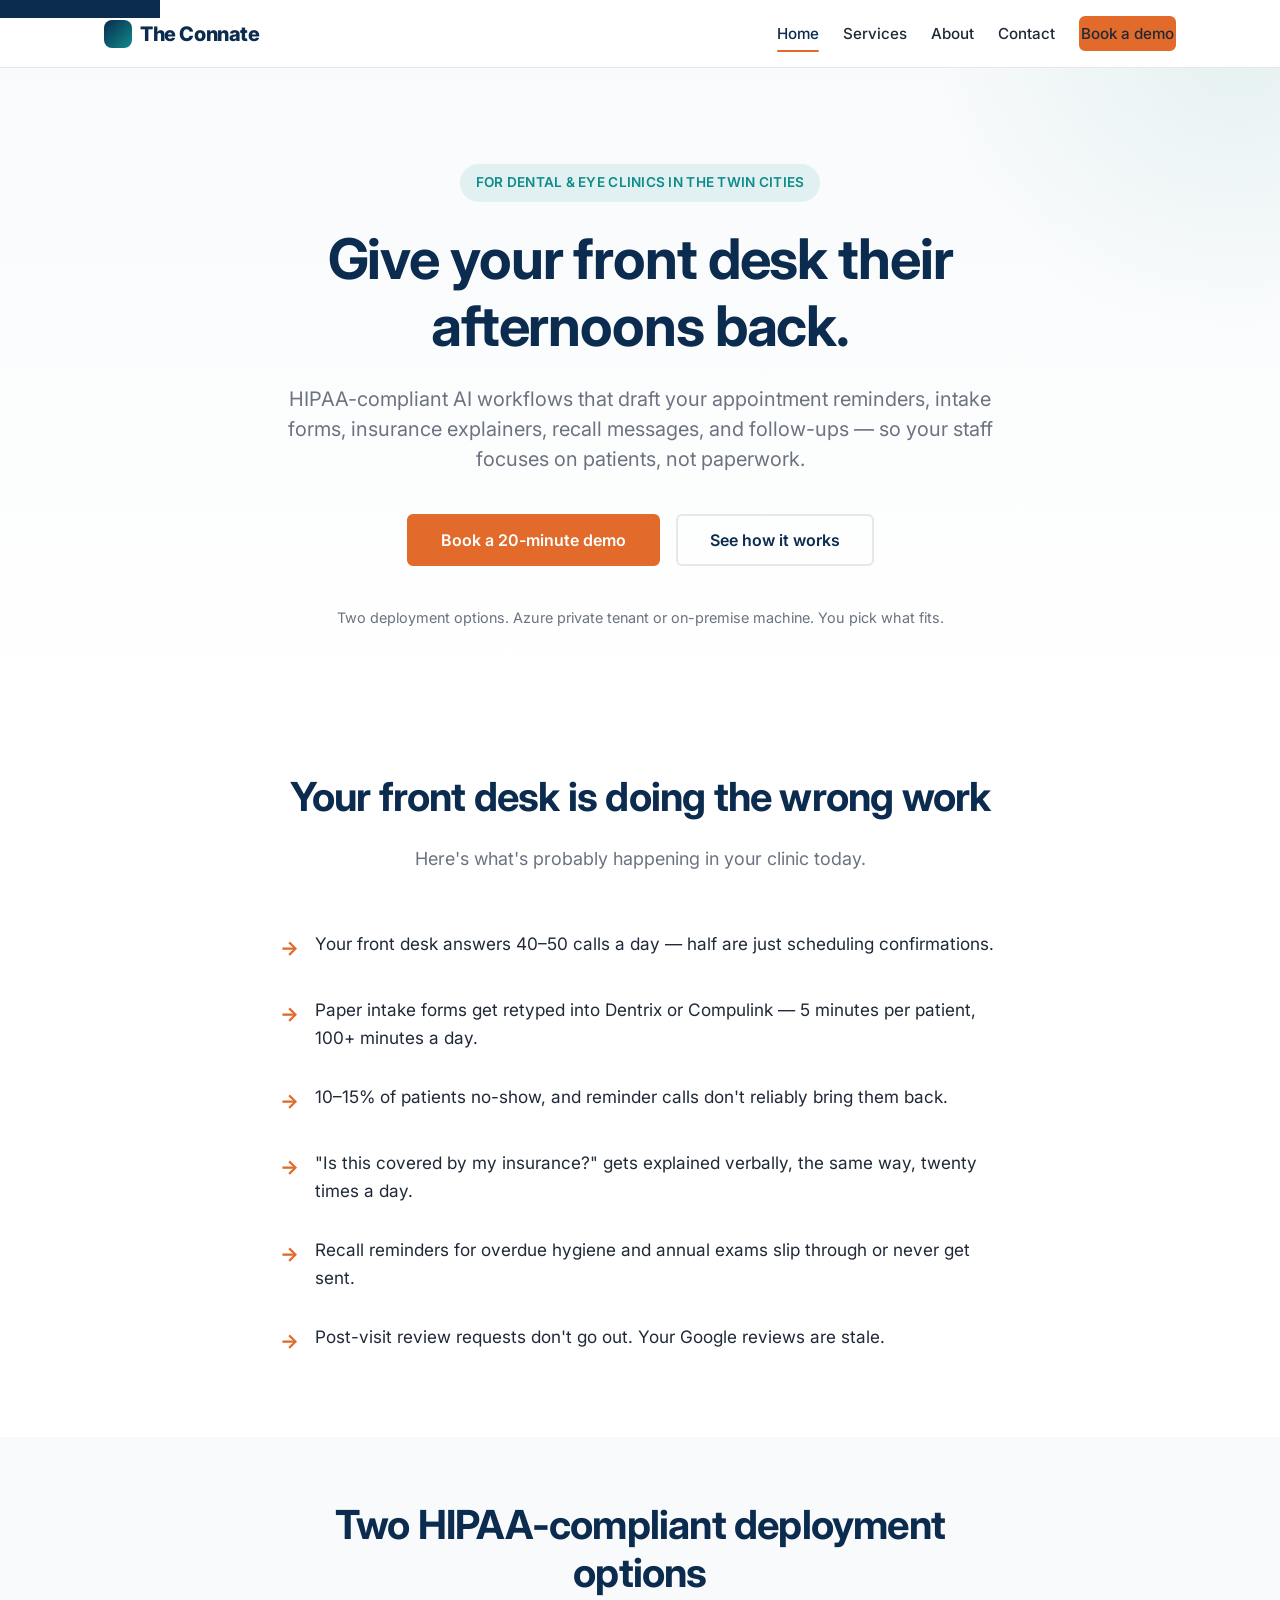
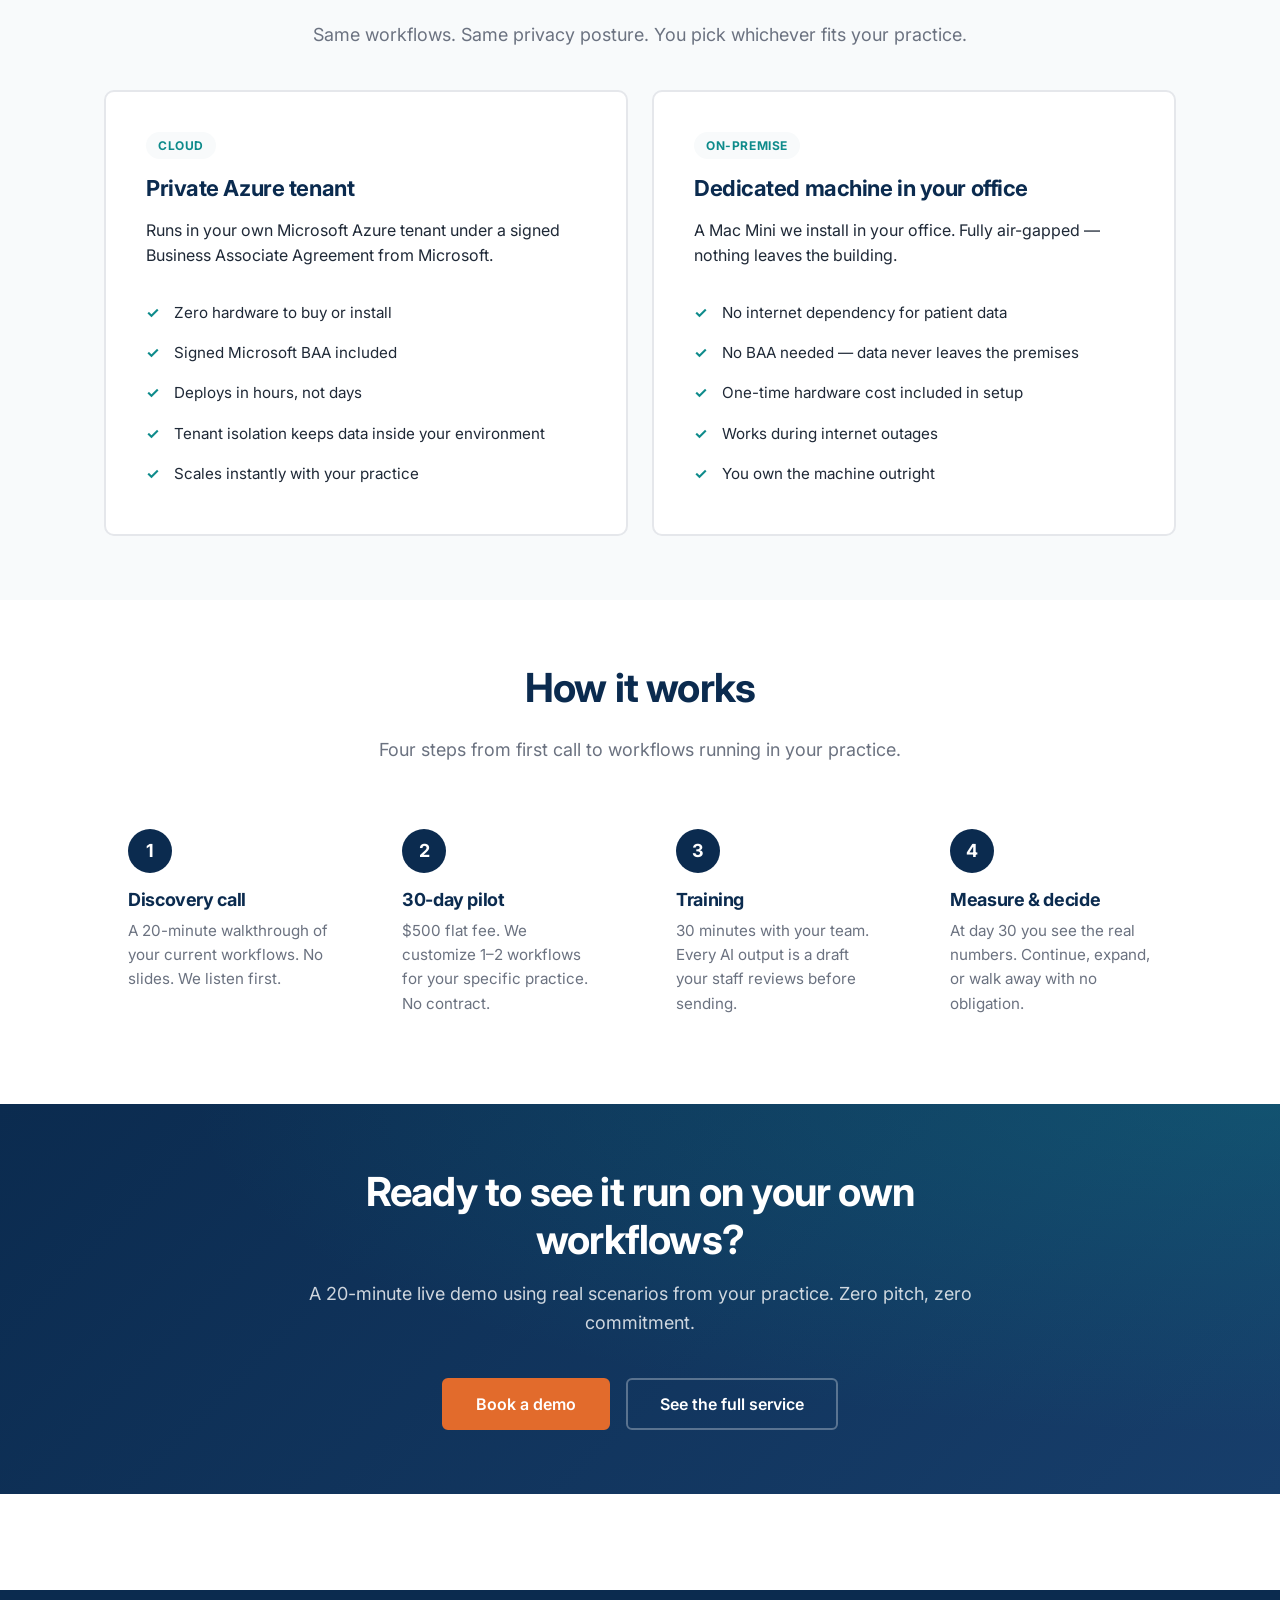
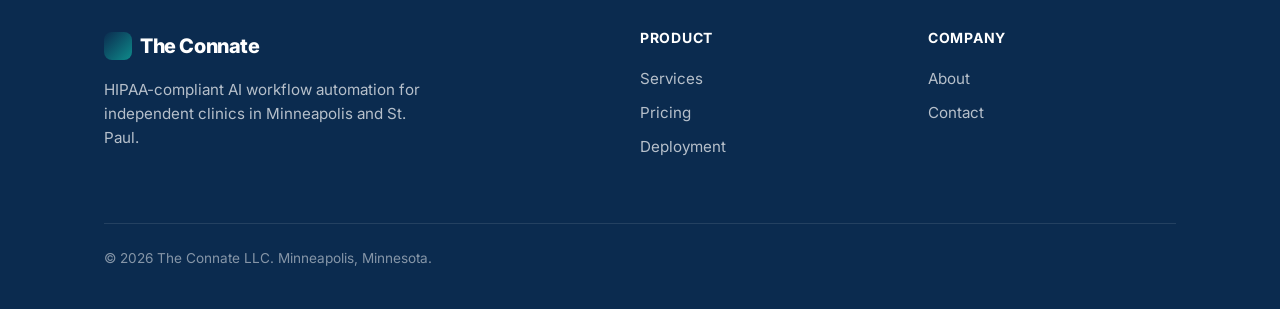
==== index.html @ ec9b20b0 "Initial site: 4-page static marketing site for The Connate Plain HTML + CSS, no build step. Deploys " ====
<!doctype html>
<html lang="en">
<head>
  <meta charset="utf-8">
  <meta name="viewport" content="width=device-width, initial-scale=1">
  <title>The Connate — HIPAA-compliant AI workflows for Twin Cities clinics</title>
  <meta name="description" content="HIPAA-compliant AI workflow automation for independent dental and eye clinics in Minneapolis and St. Paul. Appointment reminders, intake, recall, insurance explainers — drafted by AI, reviewed by your staff. Private Azure tenant or on-premise machine. You pick.">
  <meta name="theme-color" content="#0B2B4F">
  <link rel="preconnect" href="https://fonts.googleapis.com">
  <link rel="preconnect" href="https://fonts.gstatic.com" crossorigin>
  <link href="https://fonts.googleapis.com/css2?family=Inter:wght@400;500;600;700;800&display=swap" rel="stylesheet">
  <link rel="stylesheet" href="style.css">
  <meta property="og:title" content="The Connate — AI workflows for Twin Cities clinics">
  <meta property="og:description" content="HIPAA-compliant AI workflow automation for Minneapolis/St. Paul dental and eye clinics.">
  <meta property="og:type" content="website">
  <meta property="og:url" content="https://theconnate.com">
</head>
<body>

<a class="skip-link" href="#main">Skip to content</a>

<header class="site-header">
  <div class="container">
    <a href="index.html" class="logo">The Connate</a>
    <nav class="main-nav" aria-label="Main">
      <button class="nav-toggle" aria-label="Toggle menu" aria-expanded="false">
        <span></span><span></span><span></span>
      </button>
      <ul>
        <li><a href="index.html" class="active">Home</a></li>
        <li><a href="services.html">Services</a></li>
        <li><a href="about.html">About</a></li>
        <li><a href="contact.html">Contact</a></li>
        <li><a href="contact.html" class="btn btn-accent">Book a demo</a></li>
      </ul>
    </nav>
  </div>
</header>

<main id="main">

  <!-- HERO -->
  <section class="hero">
    <div class="container">
      <span class="eyebrow">For dental & eye clinics in the Twin Cities</span>
      <h1>Give your front desk their afternoons back.</h1>
      <p class="lead">
        HIPAA-compliant AI workflows that draft your appointment reminders,
        intake forms, insurance explainers, recall messages, and follow-ups —
        so your staff focuses on patients, not paperwork.
      </p>
      <div class="hero-ctas">
        <a href="contact.html" class="btn btn-accent btn-large">Book a 20-minute demo</a>
        <a href="services.html" class="btn btn-secondary btn-large">See how it works</a>
      </div>
      <p class="hero-footer">
        Two deployment options. Azure private tenant or on-premise machine. You pick what fits.
      </p>
    </div>
  </section>

  <!-- PAIN POINTS -->
  <section class="section">
    <div class="container">
      <div class="section-header">
        <h2>Your front desk is doing the wrong work</h2>
        <p>Here's what's probably happening in your clinic today.</p>
      </div>
      <ul class="pain-list">
        <li>Your front desk answers 40–50 calls a day — half are just scheduling confirmations.</li>
        <li>Paper intake forms get retyped into Dentrix or Compulink — 5 minutes per patient, 100+ minutes a day.</li>
        <li>10–15% of patients no-show, and reminder calls don't reliably bring them back.</li>
        <li>"Is this covered by my insurance?" gets explained verbally, the same way, twenty times a day.</li>
        <li>Recall reminders for overdue hygiene and annual exams slip through or never get sent.</li>
        <li>Post-visit review requests don't go out. Your Google reviews are stale.</li>
      </ul>
    </div>
  </section>

  <!-- TWO DEPLOYMENT OPTIONS -->
  <section class="section section-alt">
    <div class="container">
      <div class="section-header">
        <h2>Two HIPAA-compliant deployment options</h2>
        <p>Same workflows. Same privacy posture. You pick whichever fits your practice.</p>
      </div>
      <div class="deployment-grid">
        <article class="deploy-card">
          <span class="badge">Cloud</span>
          <h3>Private Azure tenant</h3>
          <p>Runs in your own Microsoft Azure tenant under a signed Business Associate Agreement from Microsoft.</p>
          <ul>
            <li>Zero hardware to buy or install</li>
            <li>Signed Microsoft BAA included</li>
            <li>Deploys in hours, not days</li>
            <li>Tenant isolation keeps data inside your environment</li>
            <li>Scales instantly with your practice</li>
          </ul>
        </article>

        <article class="deploy-card">
          <span class="badge">On-Premise</span>
          <h3>Dedicated machine in your office</h3>
          <p>A Mac Mini we install in your office. Fully air-gapped — nothing leaves the building.</p>
          <ul>
            <li>No internet dependency for patient data</li>
            <li>No BAA needed — data never leaves the premises</li>
            <li>One-time hardware cost included in setup</li>
            <li>Works during internet outages</li>
            <li>You own the machine outright</li>
          </ul>
        </article>
      </div>
    </div>
  </section>

  <!-- HOW IT WORKS -->
  <section class="section">
    <div class="container">
      <div class="section-header">
        <h2>How it works</h2>
        <p>Four steps from first call to workflows running in your practice.</p>
      </div>
      <div class="steps">
        <div class="step">
          <h4>Discovery call</h4>
          <p>A 20-minute walkthrough of your current workflows. No slides. We listen first.</p>
        </div>
        <div class="step">
          <h4>30-day pilot</h4>
          <p>$500 flat fee. We customize 1–2 workflows for your specific practice. No contract.</p>
        </div>
        <div class="step">
          <h4>Training</h4>
          <p>30 minutes with your team. Every AI output is a draft your staff reviews before sending.</p>
        </div>
        <div class="step">
          <h4>Measure &amp; decide</h4>
          <p>At day 30 you see the real numbers. Continue, expand, or walk away with no obligation.</p>
        </div>
      </div>
    </div>
  </section>

  <!-- CTA -->
  <section class="cta-section">
    <div class="container">
      <h2>Ready to see it run on your own workflows?</h2>
      <p>A 20-minute live demo using real scenarios from your practice. Zero pitch, zero commitment.</p>
      <div class="hero-ctas">
        <a href="contact.html" class="btn btn-primary btn-large">Book a demo</a>
        <a href="services.html" class="btn btn-secondary btn-large">See the full service</a>
      </div>
    </div>
  </section>

</main>

<footer class="site-footer">
  <div class="container">
    <div>
      <div class="logo" style="color: #fff;">The Connate</div>
      <p class="tagline">
        HIPAA-compliant AI workflow automation for independent clinics
        in Minneapolis and St. Paul.
      </p>
    </div>
    <div>
      <h4>Product</h4>
      <ul>
        <li><a href="services.html">Services</a></li>
        <li><a href="services.html#pricing">Pricing</a></li>
        <li><a href="services.html#deployment">Deployment</a></li>
      </ul>
    </div>
    <div>
      <h4>Company</h4>
      <ul>
        <li><a href="about.html">About</a></li>
        <li><a href="contact.html">Contact</a></li>
      </ul>
    </div>
    <p class="copyright">
      &copy; 2026 The Connate LLC. Minneapolis, Minnesota.
    </p>
  </div>
</footer>

<script>
  // Mobile nav toggle
  const toggle = document.querySelector('.nav-toggle');
  const menu = document.querySelector('.main-nav ul');
  if (toggle && menu) {
    toggle.addEventListener('click', () => {
      const isOpen = menu.classList.toggle('open');
      toggle.setAttribute('aria-expanded', isOpen);
    });
  }
</script>

</body>
</html>
---- style.css ----
/* ─── Reset + Base ─────────────────────────────────────────────── */

*, *::before, *::after {
  box-sizing: border-box;
  margin: 0;
  padding: 0;
}

html {
  scroll-behavior: smooth;
  -webkit-text-size-adjust: 100%;
}

body {
  font-family: 'Inter', -apple-system, BlinkMacSystemFont, 'Segoe UI',
               system-ui, sans-serif;
  font-size: 16px;
  line-height: 1.6;
  color: var(--text);
  background: var(--bg);
  -webkit-font-smoothing: antialiased;
  -moz-osx-font-smoothing: grayscale;
}

img {
  max-width: 100%;
  height: auto;
  display: block;
}

a {
  color: var(--link);
  text-decoration: none;
  transition: color 0.15s ease;
}

a:hover {
  color: var(--link-hover);
}

/* ─── Theme Variables ──────────────────────────────────────────── */

:root {
  --navy: #0B2B4F;
  --navy-light: #173E6B;
  --teal: #0E8B8B;
  --teal-light: #2AA8A8;
  --accent: #E26B2C;
  --accent-hover: #C85A1E;
  --text: #1F2937;
  --text-muted: #6B7280;
  --text-light: #9CA3AF;
  --border: #E5E7EB;
  --bg: #FFFFFF;
  --bg-alt: #F8FAFB;
  --bg-card: #FFFFFF;
  --shadow-sm: 0 1px 2px rgba(11, 43, 79, 0.05);
  --shadow: 0 1px 3px rgba(11, 43, 79, 0.08), 0 1px 2px rgba(11, 43, 79, 0.04);
  --shadow-lg: 0 10px 25px rgba(11, 43, 79, 0.08), 0 4px 10px rgba(11, 43, 79, 0.04);
  --radius: 10px;
  --radius-sm: 6px;
  --radius-lg: 16px;
  --link: var(--teal);
  --link-hover: var(--navy);
  --container: 1120px;
  --space-xs: 0.5rem;
  --space-sm: 1rem;
  --space-md: 1.5rem;
  --space-lg: 2.5rem;
  --space-xl: 4rem;
  --space-xxl: 6rem;
}

/* ─── Typography ───────────────────────────────────────────────── */

h1, h2, h3, h4 {
  font-weight: 700;
  line-height: 1.2;
  color: var(--navy);
  letter-spacing: -0.02em;
}

h1 {
  font-size: clamp(2.25rem, 5vw, 3.5rem);
  margin-bottom: var(--space-md);
}

h2 {
  font-size: clamp(1.75rem, 3.5vw, 2.5rem);
  margin-bottom: var(--space-md);
}

h3 {
  font-size: 1.375rem;
  margin-bottom: var(--space-sm);
}

h4 {
  font-size: 1.125rem;
  margin-bottom: var(--space-xs);
}

p {
  margin-bottom: var(--space-sm);
  color: var(--text);
}

p.lead {
  font-size: 1.25rem;
  color: var(--text-muted);
  line-height: 1.5;
}

/* ─── Layout ───────────────────────────────────────────────────── */

.container {
  max-width: var(--container);
  margin: 0 auto;
  padding: 0 var(--space-md);
}

.section {
  padding: var(--space-xl) 0;
}

.section-alt {
  background: var(--bg-alt);
}

.section-header {
  text-align: center;
  max-width: 720px;
  margin: 0 auto var(--space-lg);
}

.section-header p {
  font-size: 1.125rem;
  color: var(--text-muted);
}

/* ─── Header / Nav ─────────────────────────────────────────────── */

header.site-header {
  position: sticky;
  top: 0;
  z-index: 100;
  background: rgba(255, 255, 255, 0.95);
  backdrop-filter: saturate(180%) blur(10px);
  -webkit-backdrop-filter: saturate(180%) blur(10px);
  border-bottom: 1px solid var(--border);
}

header.site-header .container {
  display: flex;
  align-items: center;
  justify-content: space-between;
  padding-top: var(--space-sm);
  padding-bottom: var(--space-sm);
}

.logo {
  font-size: 1.25rem;
  font-weight: 800;
  color: var(--navy);
  letter-spacing: -0.02em;
  display: flex;
  align-items: center;
  gap: 0.5rem;
}

.logo::before {
  content: '';
  display: inline-block;
  width: 28px;
  height: 28px;
  background: linear-gradient(135deg, var(--navy) 0%, var(--teal) 100%);
  border-radius: 8px;
}

nav.main-nav ul {
  display: flex;
  gap: var(--space-md);
  list-style: none;
  align-items: center;
}

nav.main-nav a {
  color: var(--text);
  font-weight: 500;
  font-size: 0.95rem;
  padding: 0.5rem 0;
  position: relative;
}

nav.main-nav a:hover {
  color: var(--teal);
}

nav.main-nav a.active {
  color: var(--navy);
}

nav.main-nav a.active::after {
  content: '';
  position: absolute;
  bottom: -1px;
  left: 0;
  right: 0;
  height: 2px;
  background: var(--accent);
  border-radius: 2px;
}

/* Mobile nav toggle (hidden on desktop) */
.nav-toggle {
  display: none;
  background: none;
  border: none;
  cursor: pointer;
  padding: 0.5rem;
}

.nav-toggle span {
  display: block;
  width: 24px;
  height: 2px;
  background: var(--navy);
  margin: 5px 0;
  transition: 0.3s;
}

/* ─── Buttons ──────────────────────────────────────────────────── */

.btn {
  display: inline-flex;
  align-items: center;
  gap: 0.5rem;
  padding: 0.75rem 1.5rem;
  border-radius: var(--radius-sm);
  font-weight: 600;
  font-size: 0.95rem;
  font-family: inherit;
  cursor: pointer;
  transition: all 0.15s ease;
  border: 2px solid transparent;
  line-height: 1;
}

.btn-primary {
  background: var(--navy);
  color: #fff;
  border-color: var(--navy);
}

.btn-primary:hover {
  background: var(--navy-light);
  border-color: var(--navy-light);
  color: #fff;
  transform: translateY(-1px);
  box-shadow: var(--shadow-lg);
}

.btn-accent {
  background: var(--accent);
  color: #fff;
  border-color: var(--accent);
}

.btn-accent:hover {
  background: var(--accent-hover);
  border-color: var(--accent-hover);
  color: #fff;
  transform: translateY(-1px);
  box-shadow: var(--shadow-lg);
}

.btn-secondary {
  background: transparent;
  color: var(--navy);
  border-color: var(--border);
}

.btn-secondary:hover {
  background: var(--bg-alt);
  border-color: var(--navy);
  color: var(--navy);
}

.btn-large {
  padding: 1rem 2rem;
  font-size: 1rem;
}

/* ─── Hero ─────────────────────────────────────────────────────── */

.hero {
  padding: var(--space-xxl) 0 var(--space-xl);
  background: linear-gradient(180deg, var(--bg-alt) 0%, var(--bg) 100%);
  position: relative;
  overflow: hidden;
}

.hero::before {
  content: '';
  position: absolute;
  top: -50%;
  right: -20%;
  width: 600px;
  height: 600px;
  background: radial-gradient(circle, rgba(14, 139, 139, 0.08) 0%, transparent 70%);
  pointer-events: none;
}

.hero .container {
  position: relative;
  max-width: 900px;
  text-align: center;
}

.hero .eyebrow {
  display: inline-block;
  background: rgba(14, 139, 139, 0.1);
  color: var(--teal);
  padding: 0.5rem 1rem;
  border-radius: 99px;
  font-size: 0.85rem;
  font-weight: 600;
  letter-spacing: 0.02em;
  margin-bottom: var(--space-md);
  text-transform: uppercase;
}

.hero p.lead {
  max-width: 720px;
  margin: 0 auto var(--space-lg);
}

.hero-ctas {
  display: flex;
  gap: var(--space-sm);
  justify-content: center;
  flex-wrap: wrap;
  margin-top: var(--space-lg);
}

.hero-footer {
  margin-top: var(--space-lg);
  font-size: 0.9rem;
  color: var(--text-muted);
}

/* ─── Page Header (for inner pages) ────────────────────────────── */

.page-header {
  padding: var(--space-xl) 0 var(--space-lg);
  background: var(--bg-alt);
  border-bottom: 1px solid var(--border);
  text-align: center;
}

.page-header .eyebrow {
  color: var(--teal);
  font-size: 0.85rem;
  font-weight: 600;
  letter-spacing: 0.05em;
  text-transform: uppercase;
  display: block;
  margin-bottom: var(--space-sm);
}

.page-header p {
  font-size: 1.125rem;
  color: var(--text-muted);
  max-width: 680px;
  margin: var(--space-sm) auto 0;
}

/* ─── Feature Grid ─────────────────────────────────────────────── */

.grid {
  display: grid;
  gap: var(--space-md);
}

.grid-2 {
  grid-template-columns: repeat(auto-fit, minmax(300px, 1fr));
}

.grid-3 {
  grid-template-columns: repeat(auto-fit, minmax(280px, 1fr));
}

.grid-4 {
  grid-template-columns: repeat(auto-fit, minmax(220px, 1fr));
}

.card {
  background: var(--bg-card);
  padding: var(--space-lg);
  border-radius: var(--radius);
  border: 1px solid var(--border);
  transition: all 0.2s ease;
}

.card:hover {
  border-color: var(--teal);
  box-shadow: var(--shadow-lg);
  transform: translateY(-2px);
}

.card h3 {
  color: var(--navy);
  margin-bottom: var(--space-sm);
}

.card p {
  color: var(--text-muted);
  margin-bottom: 0;
}

.card .icon {
  width: 48px;
  height: 48px;
  border-radius: var(--radius-sm);
  background: linear-gradient(135deg, var(--navy) 0%, var(--teal) 100%);
  display: flex;
  align-items: center;
  justify-content: center;
  color: #fff;
  font-size: 1.5rem;
  font-weight: 700;
  margin-bottom: var(--space-sm);
}

/* ─── Pain points list ─────────────────────────────────────────── */

.pain-list {
  list-style: none;
  max-width: 720px;
  margin: 0 auto;
}

.pain-list li {
  display: flex;
  align-items: flex-start;
  gap: var(--space-sm);
  padding: var(--space-sm) 0;
  font-size: 1.075rem;
}

.pain-list li::before {
  content: '→';
  color: var(--accent);
  font-weight: 700;
  flex-shrink: 0;
  margin-top: 2px;
  font-size: 1.25rem;
}

/* ─── Deployment options (two cards side by side) ──────────────── */

.deployment-grid {
  display: grid;
  grid-template-columns: repeat(auto-fit, minmax(340px, 1fr));
  gap: var(--space-md);
}

.deploy-card {
  background: var(--bg-card);
  border: 2px solid var(--border);
  border-radius: var(--radius);
  padding: var(--space-lg);
  position: relative;
  transition: all 0.2s ease;
}

.deploy-card:hover {
  border-color: var(--teal);
  box-shadow: var(--shadow-lg);
}

.deploy-card .badge {
  display: inline-block;
  background: var(--bg-alt);
  color: var(--teal);
  padding: 0.25rem 0.75rem;
  border-radius: 99px;
  font-size: 0.75rem;
  font-weight: 700;
  text-transform: uppercase;
  letter-spacing: 0.05em;
  margin-bottom: var(--space-sm);
}

.deploy-card h3 {
  margin-bottom: var(--space-sm);
}

.deploy-card ul {
  list-style: none;
  margin-top: var(--space-md);
}

.deploy-card ul li {
  padding: 0.5rem 0;
  padding-left: 1.75rem;
  position: relative;
  color: var(--text);
  font-size: 0.95rem;
}

.deploy-card ul li::before {
  content: '✓';
  color: var(--teal);
  position: absolute;
  left: 0;
  font-weight: 700;
}

/* ─── Steps ────────────────────────────────────────────────────── */

.steps {
  display: grid;
  gap: var(--space-md);
  grid-template-columns: repeat(auto-fit, minmax(220px, 1fr));
  counter-reset: step;
}

.step {
  position: relative;
  padding: var(--space-md);
}

.step::before {
  counter-increment: step;
  content: counter(step);
  display: flex;
  align-items: center;
  justify-content: center;
  width: 44px;
  height: 44px;
  background: var(--navy);
  color: #fff;
  border-radius: 50%;
  font-weight: 700;
  font-size: 1.125rem;
  margin-bottom: var(--space-sm);
}

.step h4 {
  color: var(--navy);
  margin-bottom: var(--space-xs);
}

.step p {
  color: var(--text-muted);
  font-size: 0.95rem;
  margin-bottom: 0;
}

/* ─── Tables ───────────────────────────────────────────────────── */

.comparison-table {
  width: 100%;
  border-collapse: collapse;
  background: var(--bg-card);
  border-radius: var(--radius);
  overflow: hidden;
  box-shadow: var(--shadow);
  border: 1px solid var(--border);
}

.comparison-table th,
.comparison-table td {
  padding: var(--space-sm) var(--space-md);
  text-align: left;
  border-bottom: 1px solid var(--border);
}

.comparison-table thead {
  background: var(--navy);
  color: #fff;
}

.comparison-table thead th {
  font-weight: 600;
  font-size: 0.9rem;
  text-transform: uppercase;
  letter-spacing: 0.03em;
}

.comparison-table tbody tr:last-child td {
  border-bottom: none;
}

.comparison-table tbody tr:nth-child(even) {
  background: var(--bg-alt);
}

.comparison-table td:first-child {
  font-weight: 600;
  color: var(--navy);
}

/* ─── Pricing ──────────────────────────────────────────────────── */

.pricing-grid {
  display: grid;
  gap: var(--space-md);
  grid-template-columns: repeat(auto-fit, minmax(260px, 1fr));
}

.price-card {
  background: var(--bg-card);
  border: 2px solid var(--border);
  border-radius: var(--radius);
  padding: var(--space-lg);
  position: relative;
  transition: all 0.2s ease;
}

.price-card:hover {
  border-color: var(--teal);
  box-shadow: var(--shadow-lg);
  transform: translateY(-2px);
}

.price-card.featured {
  border-color: var(--accent);
  box-shadow: var(--shadow-lg);
}

.price-card.featured::before {
  content: 'RECOMMENDED';
  position: absolute;
  top: -12px;
  left: 50%;
  transform: translateX(-50%);
  background: var(--accent);
  color: #fff;
  padding: 0.25rem 0.875rem;
  border-radius: 99px;
  font-size: 0.7rem;
  font-weight: 700;
  letter-spacing: 0.05em;
}

.price-card h3 {
  margin-bottom: var(--space-xs);
  color: var(--navy);
}

.price-card .price {
  font-size: 2rem;
  font-weight: 800;
  color: var(--navy);
  margin-bottom: var(--space-xs);
  letter-spacing: -0.02em;
}

.price-card .price-sub {
  color: var(--text-muted);
  font-size: 0.875rem;
  margin-bottom: var(--space-md);
}

.price-card ul {
  list-style: none;
  padding: var(--space-md) 0;
  border-top: 1px solid var(--border);
  margin-top: var(--space-sm);
}

.price-card ul li {
  padding: 0.375rem 0;
  padding-left: 1.5rem;
  position: relative;
  color: var(--text);
  font-size: 0.95rem;
}

.price-card ul li::before {
  content: '✓';
  color: var(--teal);
  position: absolute;
  left: 0;
  font-weight: 700;
}

/* ─── CTA Section ──────────────────────────────────────────────── */

.cta-section {
  background: linear-gradient(135deg, var(--navy) 0%, var(--navy-light) 100%);
  color: #fff;
  text-align: center;
  padding: var(--space-xl) 0;
  position: relative;
  overflow: hidden;
}

.cta-section::before {
  content: '';
  position: absolute;
  top: 0;
  left: 0;
  right: 0;
  bottom: 0;
  background: radial-gradient(ellipse at top right, rgba(14, 139, 139, 0.3) 0%, transparent 60%);
  pointer-events: none;
}

.cta-section .container {
  position: relative;
  max-width: 720px;
}

.cta-section h2 {
  color: #fff;
  margin-bottom: var(--space-sm);
}

.cta-section p {
  color: rgba(255, 255, 255, 0.8);
  font-size: 1.125rem;
  margin-bottom: var(--space-lg);
}

.cta-section .btn-primary {
  background: var(--accent);
  border-color: var(--accent);
}

.cta-section .btn-primary:hover {
  background: var(--accent-hover);
  border-color: var(--accent-hover);
}

.cta-section .btn-secondary {
  background: transparent;
  color: #fff;
  border-color: rgba(255, 255, 255, 0.3);
}

.cta-section .btn-secondary:hover {
  background: rgba(255, 255, 255, 0.1);
  border-color: #fff;
  color: #fff;
}

/* ─── Contact Grid ─────────────────────────────────────────────── */

.contact-grid {
  display: grid;
  grid-template-columns: repeat(auto-fit, minmax(280px, 1fr));
  gap: var(--space-md);
}

.contact-card {
  background: var(--bg-card);
  border: 1px solid var(--border);
  border-radius: var(--radius);
  padding: var(--space-lg);
  text-align: center;
  transition: all 0.2s ease;
}

.contact-card:hover {
  border-color: var(--teal);
  box-shadow: var(--shadow-lg);
  transform: translateY(-2px);
}

.contact-card .icon-circle {
  width: 56px;
  height: 56px;
  margin: 0 auto var(--space-sm);
  background: linear-gradient(135deg, var(--navy) 0%, var(--teal) 100%);
  border-radius: 50%;
  display: flex;
  align-items: center;
  justify-content: center;
  color: #fff;
  font-size: 1.25rem;
  font-weight: 700;
}

.contact-card h3 {
  font-size: 1.125rem;
  margin-bottom: var(--space-xs);
}

.contact-card a {
  color: var(--navy);
  font-weight: 600;
}

.contact-card a:hover {
  color: var(--teal);
}

/* ─── About page specific ──────────────────────────────────────── */

.about-content {
  max-width: 760px;
  margin: 0 auto;
}

.about-content p {
  font-size: 1.05rem;
  line-height: 1.7;
  margin-bottom: var(--space-md);
}

.values-grid {
  display: grid;
  grid-template-columns: repeat(auto-fit, minmax(250px, 1fr));
  gap: var(--space-md);
  margin-top: var(--space-lg);
}

.value-card {
  padding: var(--space-md);
  border-left: 3px solid var(--teal);
  background: var(--bg-alt);
  border-radius: var(--radius-sm);
}

.value-card h4 {
  color: var(--navy);
  margin-bottom: var(--space-xs);
}

.value-card p {
  color: var(--text-muted);
  font-size: 0.95rem;
  margin-bottom: 0;
}

/* ─── Footer ───────────────────────────────────────────────────── */

footer.site-footer {
  background: var(--navy);
  color: rgba(255, 255, 255, 0.85);
  padding: var(--space-lg) 0 var(--space-md);
  margin-top: var(--space-xxl);
}

footer.site-footer .container {
  display: grid;
  grid-template-columns: 2fr 1fr 1fr;
  gap: var(--space-lg);
}

footer.site-footer h4 {
  color: #fff;
  font-size: 0.875rem;
  text-transform: uppercase;
  letter-spacing: 0.05em;
  margin-bottom: var(--space-sm);
}

footer.site-footer ul {
  list-style: none;
}

footer.site-footer ul li {
  padding: 0.25rem 0;
}

footer.site-footer a {
  color: rgba(255, 255, 255, 0.7);
  font-size: 0.95rem;
}

footer.site-footer a:hover {
  color: #fff;
}

footer.site-footer .tagline {
  color: rgba(255, 255, 255, 0.7);
  font-size: 0.95rem;
  max-width: 320px;
  margin-top: var(--space-sm);
}

footer.site-footer .copyright {
  grid-column: 1 / -1;
  padding-top: var(--space-md);
  border-top: 1px solid rgba(255, 255, 255, 0.1);
  font-size: 0.85rem;
  color: rgba(255, 255, 255, 0.5);
  margin-top: var(--space-sm);
}

/* ─── Mobile ───────────────────────────────────────────────────── */

@media (max-width: 768px) {
  .section {
    padding: var(--space-lg) 0;
  }

  .hero {
    padding: var(--space-xl) 0;
  }

  .hero-ctas {
    flex-direction: column;
    align-items: stretch;
  }

  .hero-ctas .btn {
    justify-content: center;
  }

  nav.main-nav ul {
    display: none;
    position: absolute;
    top: 100%;
    left: 0;
    right: 0;
    background: #fff;
    flex-direction: column;
    gap: 0;
    padding: var(--space-sm) var(--space-md);
    border-bottom: 1px solid var(--border);
    box-shadow: var(--shadow);
  }

  nav.main-nav ul.open {
    display: flex;
  }

  nav.main-nav a {
    display: block;
    padding: var(--space-sm) 0;
    border-bottom: 1px solid var(--border);
  }

  nav.main-nav a.active::after {
    display: none;
  }

  .nav-toggle {
    display: block;
  }

  footer.site-footer .container {
    grid-template-columns: 1fr;
  }

  h1 {
    font-size: 2rem;
  }

  h2 {
    font-size: 1.625rem;
  }

  .comparison-table {
    font-size: 0.85rem;
  }

  .comparison-table th,
  .comparison-table td {
    padding: var(--space-xs) var(--space-sm);
  }
}

/* ─── Accessibility ────────────────────────────────────────────── */

:focus-visible {
  outline: 2px solid var(--teal);
  outline-offset: 2px;
  border-radius: var(--radius-sm);
}

.skip-link {
  position: absolute;
  top: -40px;
  left: 0;
  background: var(--navy);
  color: #fff;
  padding: var(--space-sm) var(--space-md);
  z-index: 1000;
}

.skip-link:focus {
  top: 0;
}

@media (prefers-reduced-motion: reduce) {
  * {
    animation-duration: 0.01ms !important;
    transition-duration: 0.01ms !important;
  }
  html {
    scroll-behavior: auto;
  }
}
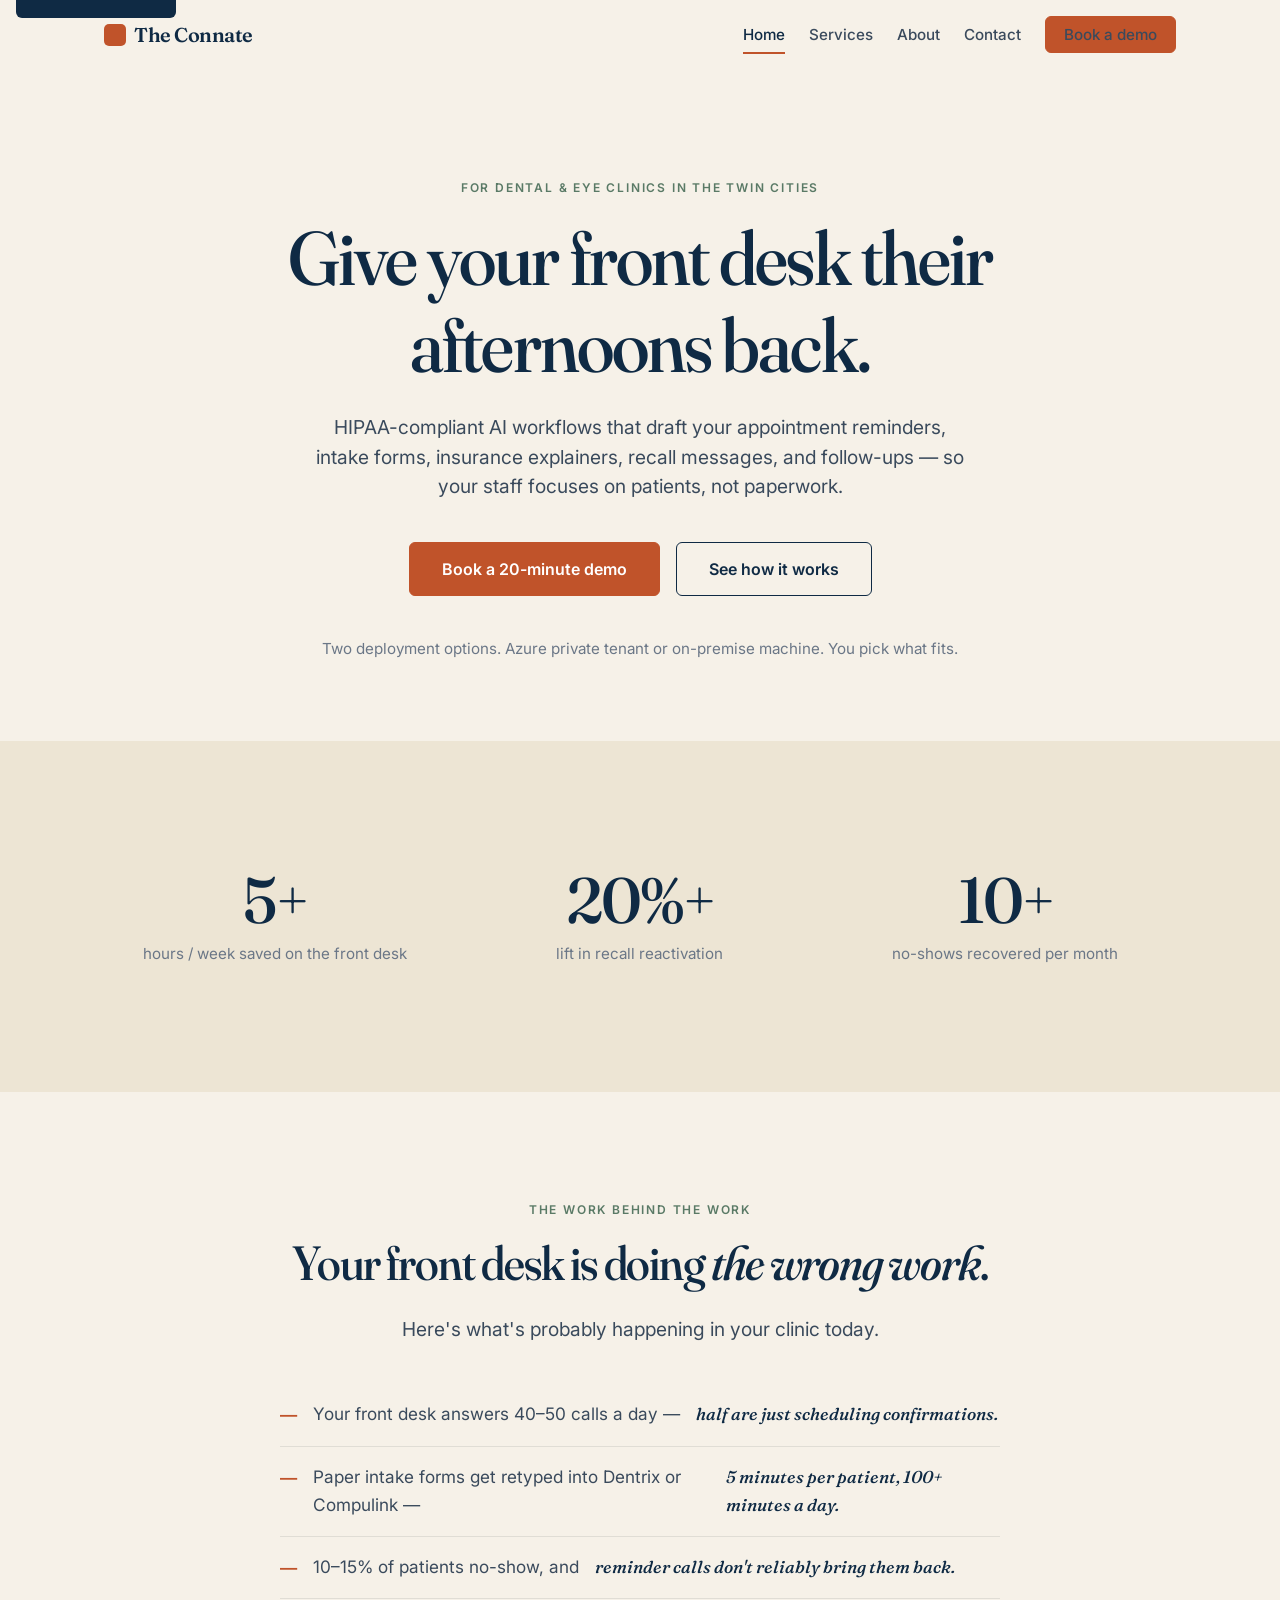
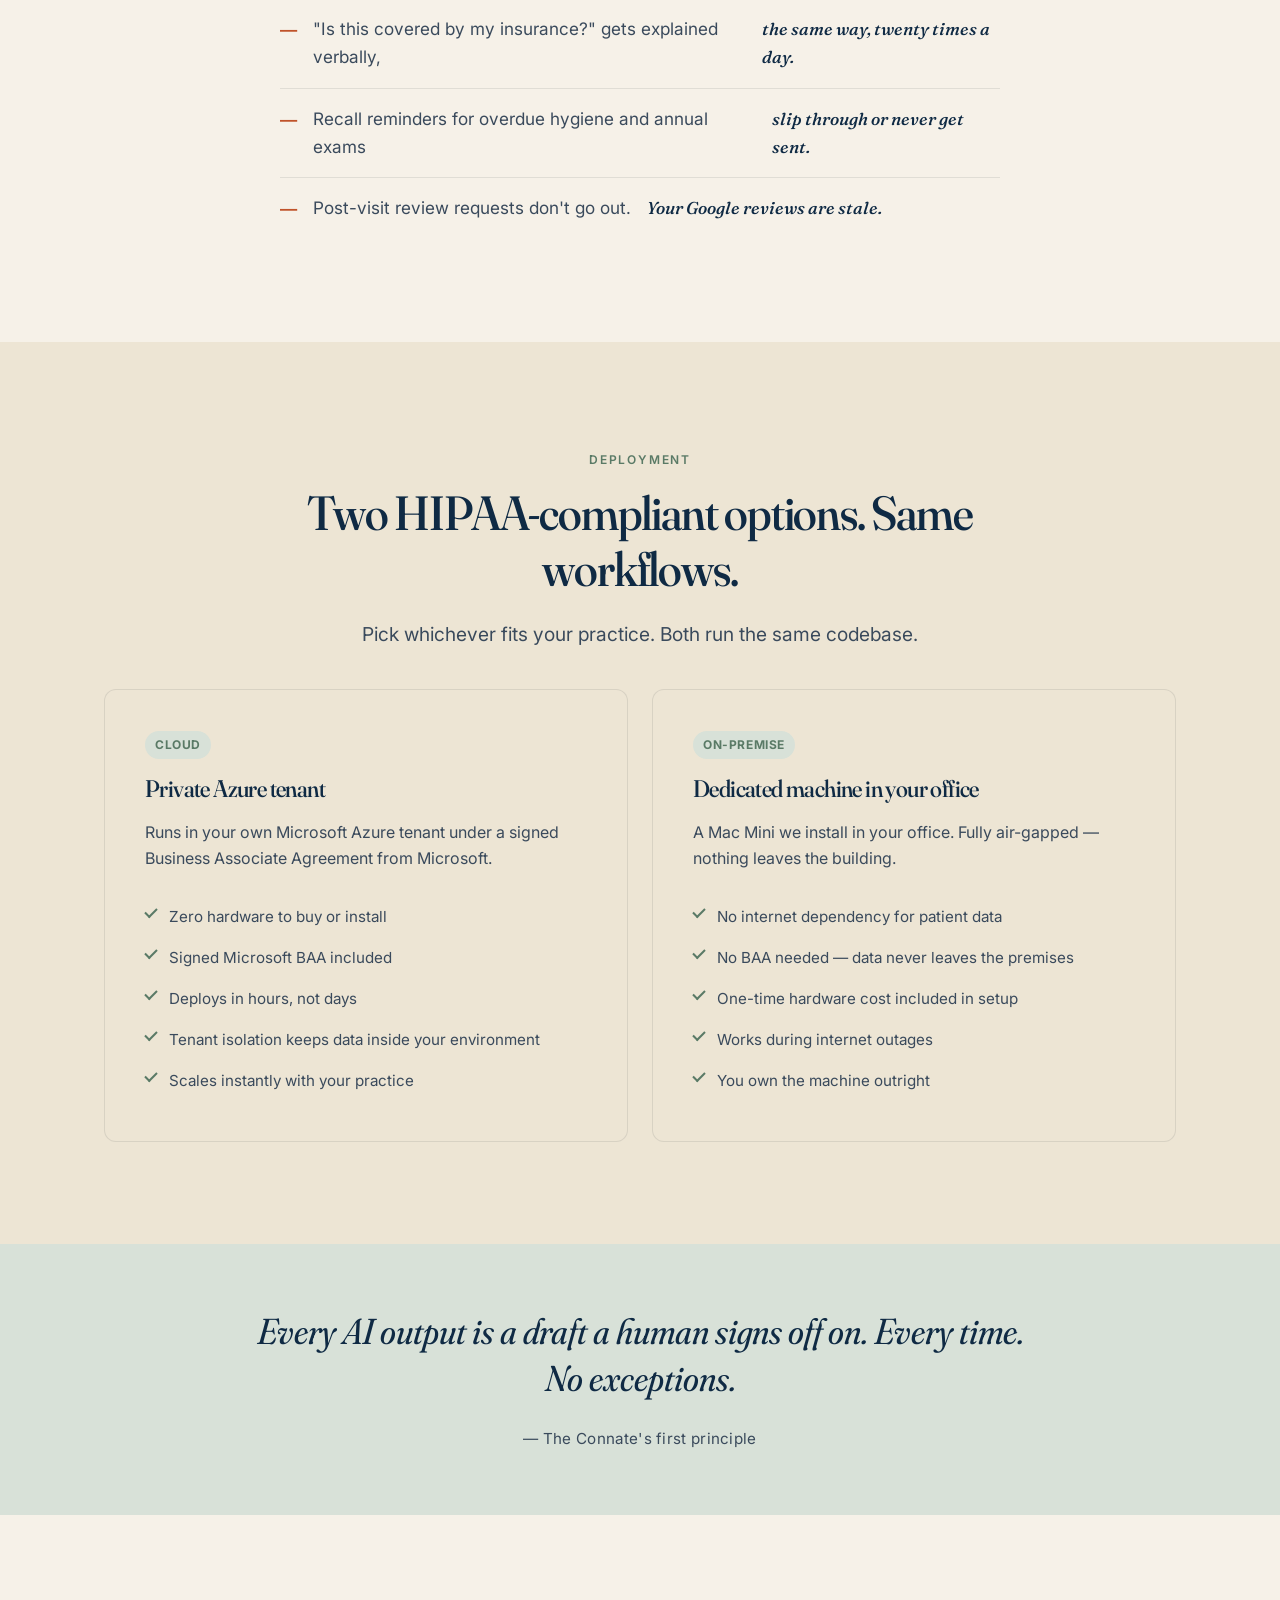
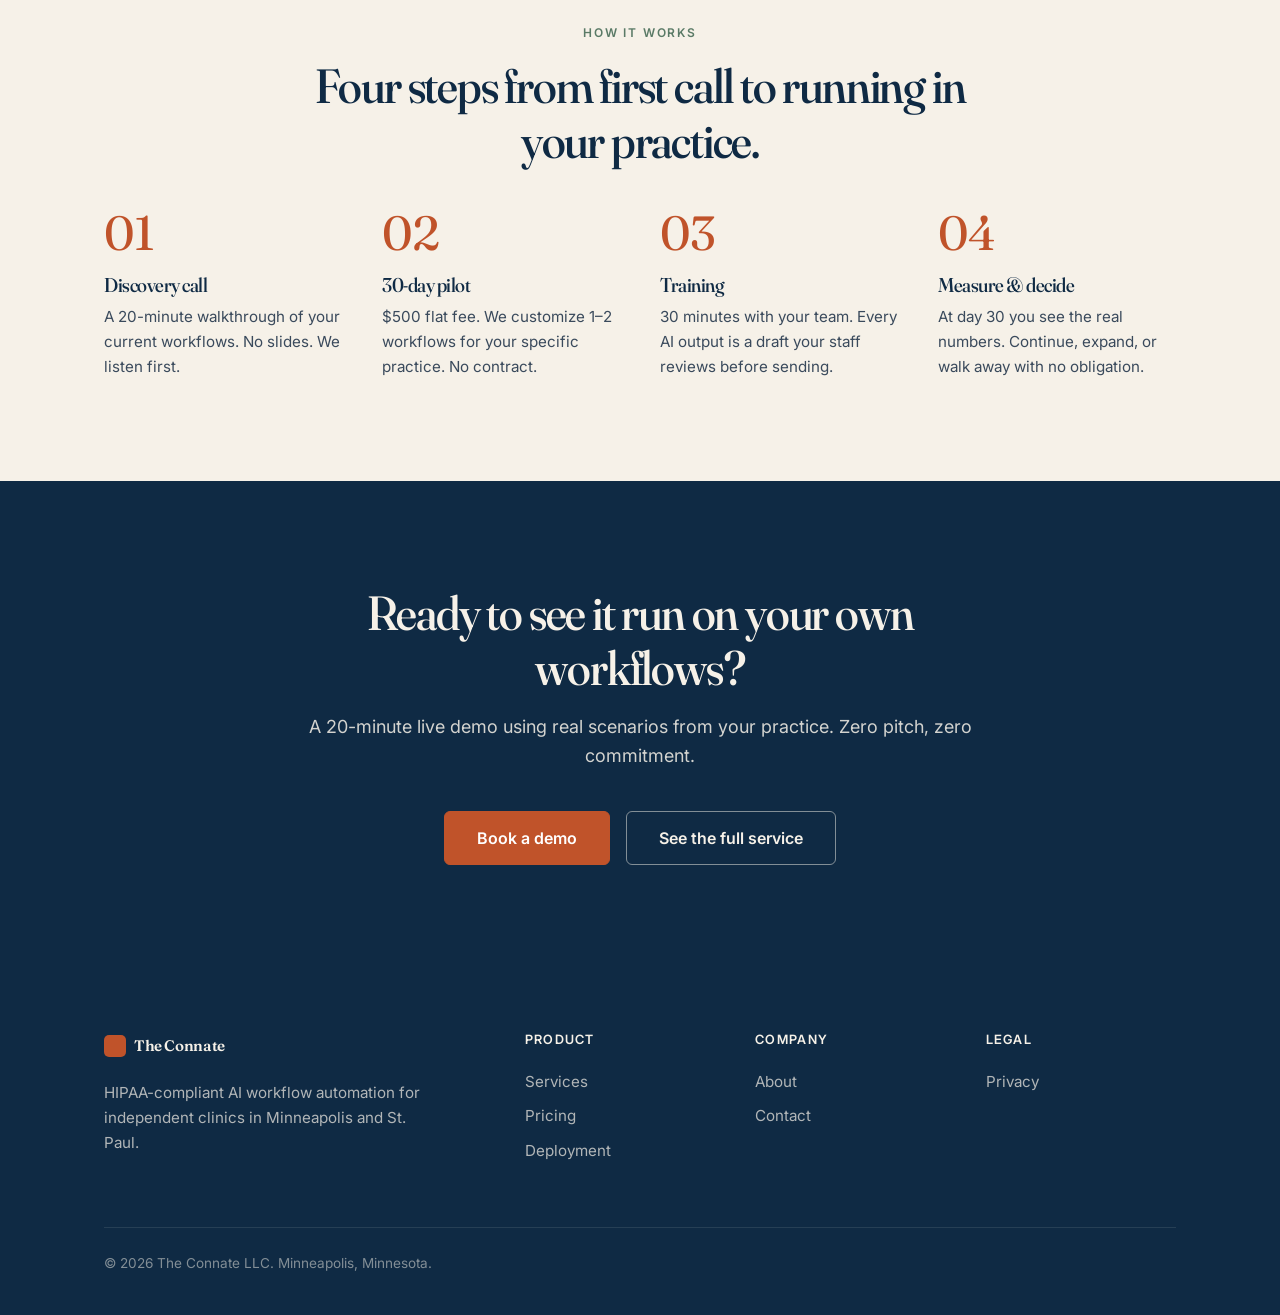
==== commit 04a14dc4: "feat: editorial redesign — Phase 1 (visual + UX + IA) Replaces the navy/teal/orange B2B SaaS look wi" ====
--- a/index.html
+++ b/index.html
@@ -1,57 +1,69 @@
 <!doctype html>
 <html lang="en">
 <head>
+  <!-- SHARED:HEAD-META:START — page-specific title/description above this block stays per-page; the rest stays in sync across all pages -->
   <meta charset="utf-8">
   <meta name="viewport" content="width=device-width, initial-scale=1">
   <title>The Connate — HIPAA-compliant AI workflows for Twin Cities clinics</title>
-  <meta name="description" content="HIPAA-compliant AI workflow automation for independent dental and eye clinics in Minneapolis and St. Paul. Appointment reminders, intake, recall, insurance explainers — drafted by AI, reviewed by your staff. Private Azure tenant or on-premise machine. You pick.">
-  <meta name="theme-color" content="#0B2B4F">
+  <meta name="description" content="HIPAA-compliant AI workflow automation for independent dental and eye clinics in Minneapolis and St. Paul. Appointment reminders, intake, recall, insurance explainers — drafted by AI, reviewed by your staff.">
+  <meta name="theme-color" content="#F6F1E8">
   <link rel="preconnect" href="https://fonts.googleapis.com">
   <link rel="preconnect" href="https://fonts.gstatic.com" crossorigin>
-  <link href="https://fonts.googleapis.com/css2?family=Inter:wght@400;500;600;700;800&display=swap" rel="stylesheet">
+  <link href="https://fonts.googleapis.com/css2?family=Fraunces:opsz,wght@9..144,400;9..144,500;9..144,600&family=Inter:wght@400;500;600;700&display=swap" rel="stylesheet">
+  <link rel="icon" href="favicon.svg" type="image/svg+xml">
+  <link rel="icon" href="favicon.png" type="image/png" sizes="32x32">
+  <link rel="apple-touch-icon" href="apple-touch-icon.png">
   <link rel="stylesheet" href="style.css">
   <meta property="og:title" content="The Connate — AI workflows for Twin Cities clinics">
   <meta property="og:description" content="HIPAA-compliant AI workflow automation for Minneapolis/St. Paul dental and eye clinics.">
   <meta property="og:type" content="website">
-  <meta property="og:url" content="https://theconnate.com">
+  <meta property="og:url" content="https://theconnate.com/">
+  <meta property="og:image" content="https://theconnate.com/og-image.png">
+  <meta name="twitter:card" content="summary_large_image">
+  <meta name="twitter:title" content="The Connate — AI workflows for Twin Cities clinics">
+  <meta name="twitter:description" content="HIPAA-compliant AI workflow automation for Minneapolis/St. Paul dental and eye clinics.">
+  <meta name="twitter:image" content="https://theconnate.com/og-image.png">
+  <!-- SHARED:HEAD-META:END -->
 </head>
 <body>
 
 <a class="skip-link" href="#main">Skip to content</a>
 
+<!-- SHARED:HEADER:START — keep in sync across all pages -->
 <header class="site-header">
   <div class="container">
     <a href="index.html" class="logo">The Connate</a>
     <nav class="main-nav" aria-label="Main">
-      <button class="nav-toggle" aria-label="Toggle menu" aria-expanded="false">
-        <span></span><span></span><span></span>
+      <button class="nav-toggle" type="button" aria-label="Toggle menu" aria-expanded="false" aria-controls="primary-nav">
+        <span aria-hidden="true"></span><span aria-hidden="true"></span><span aria-hidden="true"></span>
       </button>
-      <ul>
-        <li><a href="index.html" class="active">Home</a></li>
+      <ul id="primary-nav">
+        <li><a href="index.html" class="active" aria-current="page">Home</a></li>
         <li><a href="services.html">Services</a></li>
         <li><a href="about.html">About</a></li>
         <li><a href="contact.html">Contact</a></li>
-        <li><a href="contact.html" class="btn btn-accent">Book a demo</a></li>
+        <li><a href="contact.html" class="btn btn--primary">Book a demo</a></li>
       </ul>
     </nav>
   </div>
 </header>
+<!-- SHARED:HEADER:END -->
 
 <main id="main">
 
   <!-- HERO -->
   <section class="hero">
     <div class="container">
-      <span class="eyebrow">For dental & eye clinics in the Twin Cities</span>
-      <h1>Give your front desk their afternoons back.</h1>
+      <span class="eyebrow">For dental &amp; eye clinics in the Twin Cities</span>
+      <h1 class="display--xl">Give your front desk their afternoons back.</h1>
       <p class="lead">
         HIPAA-compliant AI workflows that draft your appointment reminders,
         intake forms, insurance explainers, recall messages, and follow-ups —
         so your staff focuses on patients, not paperwork.
       </p>
       <div class="hero-ctas">
-        <a href="contact.html" class="btn btn-accent btn-large">Book a 20-minute demo</a>
-        <a href="services.html" class="btn btn-secondary btn-large">See how it works</a>
+        <a href="contact.html" class="btn btn--primary btn--lg">Book a 20-minute demo</a>
+        <a href="services.html" class="btn btn--ghost btn--lg">See how it works</a>
       </div>
       <p class="hero-footer">
         Two deployment options. Azure private tenant or on-premise machine. You pick what fits.
@@ -59,34 +71,56 @@
     </div>
   </section>
 
+  <!-- STATS ROW (placeholder numbers — swap when pilot data exists) -->
+  <section class="section section--alt">
+    <div class="container" data-reveal>
+      <div class="stats-row">
+        <div class="stat">
+          <span class="stat__number">5+</span>
+          <span class="stat__label">hours / week saved on the front desk</span>
+        </div>
+        <div class="stat">
+          <span class="stat__number">20%+</span>
+          <span class="stat__label">lift in recall reactivation</span>
+        </div>
+        <div class="stat">
+          <span class="stat__number">10+</span>
+          <span class="stat__label">no-shows recovered per month</span>
+        </div>
+      </div>
+    </div>
+  </section>
+
   <!-- PAIN POINTS -->
   <section class="section">
     <div class="container">
       <div class="section-header">
-        <h2>Your front desk is doing the wrong work</h2>
-        <p>Here's what's probably happening in your clinic today.</p>
-      </div>
-      <ul class="pain-list">
-        <li>Your front desk answers 40–50 calls a day — half are just scheduling confirmations.</li>
-        <li>Paper intake forms get retyped into Dentrix or Compulink — 5 minutes per patient, 100+ minutes a day.</li>
-        <li>10–15% of patients no-show, and reminder calls don't reliably bring them back.</li>
-        <li>"Is this covered by my insurance?" gets explained verbally, the same way, twenty times a day.</li>
-        <li>Recall reminders for overdue hygiene and annual exams slip through or never get sent.</li>
-        <li>Post-visit review requests don't go out. Your Google reviews are stale.</li>
+        <span class="eyebrow">The work behind the work</span>
+        <h2>Your front desk is doing <em style="font-family:'Fraunces',serif;font-style:italic;font-weight:500;">the wrong work</em>.</h2>
+        <p class="lead">Here's what's probably happening in your clinic today.</p>
+      </div>
+      <ul class="pain-list" data-reveal>
+        <li>Your front desk answers 40–50 calls a day — <em>half are just scheduling confirmations.</em></li>
+        <li>Paper intake forms get retyped into Dentrix or Compulink — <em>5 minutes per patient, 100+ minutes a day.</em></li>
+        <li>10–15% of patients no-show, and <em>reminder calls don't reliably bring them back.</em></li>
+        <li>"Is this covered by my insurance?" gets explained verbally, <em>the same way, twenty times a day.</em></li>
+        <li>Recall reminders for overdue hygiene and annual exams <em>slip through or never get sent.</em></li>
+        <li>Post-visit review requests don't go out. <em>Your Google reviews are stale.</em></li>
       </ul>
     </div>
   </section>
 
   <!-- TWO DEPLOYMENT OPTIONS -->
-  <section class="section section-alt">
+  <section class="section section--alt">
     <div class="container">
       <div class="section-header">
-        <h2>Two HIPAA-compliant deployment options</h2>
-        <p>Same workflows. Same privacy posture. You pick whichever fits your practice.</p>
-      </div>
-      <div class="deployment-grid">
-        <article class="deploy-card">
-          <span class="badge">Cloud</span>
+        <span class="eyebrow">Deployment</span>
+        <h2>Two HIPAA-compliant options. Same workflows.</h2>
+        <p class="lead">Pick whichever fits your practice. Both run the same codebase.</p>
+      </div>
+      <div class="deploy-grid" data-reveal>
+        <article class="card">
+          <span class="tag">Cloud</span>
           <h3>Private Azure tenant</h3>
           <p>Runs in your own Microsoft Azure tenant under a signed Business Associate Agreement from Microsoft.</p>
           <ul>
@@ -98,8 +132,8 @@
           </ul>
         </article>
 
-        <article class="deploy-card">
-          <span class="badge">On-Premise</span>
+        <article class="card">
+          <span class="tag">On-Premise</span>
           <h3>Dedicated machine in your office</h3>
           <p>A Mac Mini we install in your office. Fully air-gapped — nothing leaves the building.</p>
           <ul>
@@ -114,52 +148,63 @@
     </div>
   </section>
 
+  <!-- PULL QUOTE BAND (placeholder principle quote — swap with a real client quote when available) -->
+  <section class="pull-quote-band">
+    <div class="container" data-reveal>
+      <blockquote class="pull-quote">
+        <q>Every AI output is a draft a human signs off on. Every time. No exceptions.</q>
+        <cite>— The Connate's first principle</cite>
+      </blockquote>
+    </div>
+  </section>
+
   <!-- HOW IT WORKS -->
   <section class="section">
     <div class="container">
       <div class="section-header">
-        <h2>How it works</h2>
-        <p>Four steps from first call to workflows running in your practice.</p>
-      </div>
-      <div class="steps">
-        <div class="step">
-          <h4>Discovery call</h4>
+        <span class="eyebrow">How it works</span>
+        <h2>Four steps from first call to running in your practice.</h2>
+      </div>
+      <div class="process" data-reveal>
+        <div class="step">
+          <h3>Discovery call</h3>
           <p>A 20-minute walkthrough of your current workflows. No slides. We listen first.</p>
         </div>
         <div class="step">
-          <h4>30-day pilot</h4>
+          <h3>30-day pilot</h3>
           <p>$500 flat fee. We customize 1–2 workflows for your specific practice. No contract.</p>
         </div>
         <div class="step">
-          <h4>Training</h4>
+          <h3>Training</h3>
           <p>30 minutes with your team. Every AI output is a draft your staff reviews before sending.</p>
         </div>
         <div class="step">
-          <h4>Measure &amp; decide</h4>
+          <h3>Measure &amp; decide</h3>
           <p>At day 30 you see the real numbers. Continue, expand, or walk away with no obligation.</p>
         </div>
       </div>
     </div>
   </section>
 
-  <!-- CTA -->
-  <section class="cta-section">
+  <!-- CTA CLOSER -->
+  <section class="cta-closer">
     <div class="container">
       <h2>Ready to see it run on your own workflows?</h2>
       <p>A 20-minute live demo using real scenarios from your practice. Zero pitch, zero commitment.</p>
       <div class="hero-ctas">
-        <a href="contact.html" class="btn btn-primary btn-large">Book a demo</a>
-        <a href="services.html" class="btn btn-secondary btn-large">See the full service</a>
+        <a href="contact.html" class="btn btn--primary btn--lg">Book a demo</a>
+        <a href="services.html" class="btn btn--ghost btn--lg">See the full service</a>
       </div>
     </div>
   </section>
 
 </main>
 
+<!-- SHARED:FOOTER:START -->
 <footer class="site-footer">
   <div class="container">
     <div>
-      <div class="logo" style="color: #fff;">The Connate</div>
+      <a href="index.html" class="logo">The Connate</a>
       <p class="tagline">
         HIPAA-compliant AI workflow automation for independent clinics
         in Minneapolis and St. Paul.
@@ -180,23 +225,24 @@
         <li><a href="contact.html">Contact</a></li>
       </ul>
     </div>
+    <div>
+      <h4>Legal</h4>
+      <ul>
+        <li><a href="privacy.html">Privacy</a></li>
+      </ul>
+    </div>
     <p class="copyright">
       &copy; 2026 The Connate LLC. Minneapolis, Minnesota.
     </p>
   </div>
 </footer>
-
-<script>
-  // Mobile nav toggle
-  const toggle = document.querySelector('.nav-toggle');
-  const menu = document.querySelector('.main-nav ul');
-  if (toggle && menu) {
-    toggle.addEventListener('click', () => {
-      const isOpen = menu.classList.toggle('open');
-      toggle.setAttribute('aria-expanded', isOpen);
-    });
-  }
-</script>
+<!-- SHARED:FOOTER:END -->
+
+<aside class="sticky-cta">
+  <a href="contact.html" class="btn btn--primary">Book a 20-minute demo</a>
+</aside>
+
+<script src="script.js" defer></script>
 
 </body>
 </html>
--- a/style.css
+++ b/style.css
@@ -1,4 +1,8 @@
-/* ─── Reset + Base ─────────────────────────────────────────────── */
+/* ─── The Connate — Editorial design system ─────────────────────
+   Tokens are the single source of truth. Component styles only
+   reference tokens; never use raw hex values inside components. */
+
+/* ─── Reset + base ───────────────────────────────────────────── */
 
 *, *::before, *::after {
   box-sizing: border-box;
@@ -14,10 +18,10 @@
 body {
   font-family: 'Inter', -apple-system, BlinkMacSystemFont, 'Segoe UI',
                system-ui, sans-serif;
-  font-size: 16px;
-  line-height: 1.6;
-  color: var(--text);
-  background: var(--bg);
+  font-size: 1rem;
+  line-height: 1.65;
+  color: var(--ink-soft);
+  background: var(--cream);
   -webkit-font-smoothing: antialiased;
   -moz-osx-font-smoothing: grayscale;
 }
@@ -29,89 +33,102 @@
 }
 
 a {
-  color: var(--link);
+  color: var(--sage);
   text-decoration: none;
-  transition: color 0.15s ease;
+  transition: color 150ms ease;
 }
 
 a:hover {
-  color: var(--link-hover);
-}
-
-/* ─── Theme Variables ──────────────────────────────────────────── */
+  color: var(--ink);
+}
+
+/* ─── Tokens ─────────────────────────────────────────────────── */
 
 :root {
-  --navy: #0B2B4F;
-  --navy-light: #173E6B;
-  --teal: #0E8B8B;
-  --teal-light: #2AA8A8;
-  --accent: #E26B2C;
-  --accent-hover: #C85A1E;
-  --text: #1F2937;
-  --text-muted: #6B7280;
-  --text-light: #9CA3AF;
-  --border: #E5E7EB;
-  --bg: #FFFFFF;
-  --bg-alt: #F8FAFB;
-  --bg-card: #FFFFFF;
-  --shadow-sm: 0 1px 2px rgba(11, 43, 79, 0.05);
-  --shadow: 0 1px 3px rgba(11, 43, 79, 0.08), 0 1px 2px rgba(11, 43, 79, 0.04);
-  --shadow-lg: 0 10px 25px rgba(11, 43, 79, 0.08), 0 4px 10px rgba(11, 43, 79, 0.04);
-  --radius: 10px;
+  /* Color */
+  --ink:        #0F2A44;
+  --ink-soft:   #3A4A5C;
+  --ink-muted:  #6B7787;
+  --cream:      #F6F1E8;
+  --cream-deep: #EDE5D4;
+  --paper:      #FBF8F2;
+  --sage:       #5A7A66;
+  --sage-soft:  #D8E1D8;
+  --clay:       #C0532A;
+  --clay-deep:  #9E4220;
+  --rule:       rgba(31, 41, 55, 0.10);
+
+  /* Spacing (8px rhythm) */
+  --space-xs:      0.5rem;
+  --space-sm:      1rem;
+  --space-md:      1.5rem;
+  --space-lg:      2.5rem;
+  --space-xl:      4rem;
+  --space-xxl:     6.5rem;
+  --space-section: clamp(4rem, 8vw, 8rem);
+
+  /* Layout */
+  --container:     1120px;
+  --container-narrow: 720px;
+
+  /* Radius */
+  --radius:    12px;
   --radius-sm: 6px;
-  --radius-lg: 16px;
-  --link: var(--teal);
-  --link-hover: var(--navy);
-  --container: 1120px;
-  --space-xs: 0.5rem;
-  --space-sm: 1rem;
-  --space-md: 1.5rem;
-  --space-lg: 2.5rem;
-  --space-xl: 4rem;
-  --space-xxl: 6rem;
-}
-
-/* ─── Typography ───────────────────────────────────────────────── */
+  --radius-pill: 9999px;
+
+  /* Motion */
+  --t-color:     150ms ease;
+  --t-transform: 300ms cubic-bezier(0.2, 0, 0, 1);
+}
+
+/* ─── Typography ─────────────────────────────────────────────── */
 
 h1, h2, h3, h4 {
-  font-weight: 700;
-  line-height: 1.2;
-  color: var(--navy);
-  letter-spacing: -0.02em;
-}
-
-h1 {
-  font-size: clamp(2.25rem, 5vw, 3.5rem);
-  margin-bottom: var(--space-md);
-}
-
-h2 {
-  font-size: clamp(1.75rem, 3.5vw, 2.5rem);
-  margin-bottom: var(--space-md);
-}
-
-h3 {
-  font-size: 1.375rem;
-  margin-bottom: var(--space-sm);
-}
-
-h4 {
-  font-size: 1.125rem;
-  margin-bottom: var(--space-xs);
-}
+  font-family: 'Fraunces', Georgia, 'Times New Roman', serif;
+  font-weight: 500;
+  font-variation-settings: 'opsz' 144, 'SOFT' 30;
+  line-height: 1.15;
+  color: var(--ink);
+  letter-spacing: -0.025em;
+}
+
+.display--xl { font-size: clamp(2.75rem, 6vw, 4.75rem); }
+.display--l  { font-size: clamp(2rem, 4vw, 3rem); }
+.display--m  { font-size: 1.5rem; }
+.display--s  { font-size: 1.125rem; }
+
+h1 { font-size: clamp(2.75rem, 6vw, 4.75rem); margin-bottom: var(--space-md); }
+h2 { font-size: clamp(2rem, 4vw, 3rem); margin-bottom: var(--space-md); }
+h3 { font-size: 1.5rem; margin-bottom: var(--space-sm); }
+h4 { font-size: 1.125rem; margin-bottom: var(--space-xs); }
 
 p {
   margin-bottom: var(--space-sm);
-  color: var(--text);
-}
-
-p.lead {
-  font-size: 1.25rem;
-  color: var(--text-muted);
-  line-height: 1.5;
-}
-
-/* ─── Layout ───────────────────────────────────────────────────── */
+}
+
+.lead {
+  font-size: clamp(1.125rem, 1.5vw, 1.375rem);
+  line-height: 1.55;
+  color: var(--ink-soft);
+}
+
+.eyebrow {
+  display: inline-block;
+  font-size: 0.75rem;
+  font-weight: 600;
+  letter-spacing: 0.15em;
+  text-transform: uppercase;
+  color: var(--sage);
+  margin-bottom: var(--space-sm);
+}
+
+.caption {
+  font-size: 0.875rem;
+  font-weight: 500;
+  color: var(--ink-muted);
+}
+
+/* ─── Layout ─────────────────────────────────────────────────── */
 
 .container {
   max-width: var(--container);
@@ -119,35 +136,93 @@
   padding: 0 var(--space-md);
 }
 
+.container--narrow {
+  max-width: var(--container-narrow);
+}
+
 .section {
-  padding: var(--space-xl) 0;
-}
-
-.section-alt {
-  background: var(--bg-alt);
+  padding: var(--space-section) 0;
+}
+
+.section--alt {
+  background: var(--cream-deep);
 }
 
 .section-header {
   text-align: center;
-  max-width: 720px;
+  max-width: var(--container-narrow);
   margin: 0 auto var(--space-lg);
 }
 
-.section-header p {
-  font-size: 1.125rem;
-  color: var(--text-muted);
-}
-
-/* ─── Header / Nav ─────────────────────────────────────────────── */
+.section-header .lead {
+  margin-top: var(--space-sm);
+}
+
+.rule {
+  border: 0;
+  border-top: 1px solid var(--rule);
+  margin: var(--space-md) 0;
+}
+
+/* ─── Buttons ────────────────────────────────────────────────── */
+
+.btn {
+  display: inline-flex;
+  align-items: center;
+  gap: 0.5rem;
+  padding: 0.875rem 1.625rem;
+  border-radius: var(--radius-sm);
+  font-family: inherit;
+  font-weight: 600;
+  font-size: 0.95rem;
+  line-height: 1;
+  cursor: pointer;
+  border: 1.5px solid transparent;
+  transition: background var(--t-color), color var(--t-color), border-color var(--t-color);
+  text-decoration: none;
+}
+
+.btn--primary {
+  background: var(--clay);
+  color: #fff;
+  border-color: var(--clay);
+}
+
+.btn--primary:hover {
+  background: var(--clay-deep);
+  border-color: var(--clay-deep);
+  color: #fff;
+}
+
+.btn--ghost {
+  background: transparent;
+  color: var(--ink);
+  border-color: var(--ink);
+}
+
+.btn--ghost:hover {
+  background: var(--ink);
+  color: var(--cream);
+}
+
+.btn--lg {
+  padding: 1.125rem 2rem;
+  font-size: 1rem;
+}
+
+/* ─── Header / nav ───────────────────────────────────────────── */
 
 header.site-header {
   position: sticky;
   top: 0;
   z-index: 100;
-  background: rgba(255, 255, 255, 0.95);
-  backdrop-filter: saturate(180%) blur(10px);
-  -webkit-backdrop-filter: saturate(180%) blur(10px);
-  border-bottom: 1px solid var(--border);
+  background: transparent;
+  transition: background var(--t-color), box-shadow var(--t-color);
+}
+
+header.site-header.is-scrolled {
+  background: var(--cream-deep);
+  box-shadow: 0 1px 0 var(--rule);
 }
 
 header.site-header .container {
@@ -159,22 +234,23 @@
 }
 
 .logo {
+  font-family: 'Fraunces', Georgia, serif;
   font-size: 1.25rem;
-  font-weight: 800;
-  color: var(--navy);
-  letter-spacing: -0.02em;
-  display: flex;
+  font-weight: 600;
+  color: var(--ink);
+  letter-spacing: -0.025em;
+  display: inline-flex;
   align-items: center;
   gap: 0.5rem;
+  text-decoration: none;
 }
 
 .logo::before {
   content: '';
-  display: inline-block;
-  width: 28px;
-  height: 28px;
-  background: linear-gradient(135deg, var(--navy) 0%, var(--teal) 100%);
-  border-radius: 8px;
+  width: 22px;
+  height: 22px;
+  border-radius: 5px;
+  background: var(--clay);
 }
 
 nav.main-nav ul {
@@ -185,36 +261,34 @@
 }
 
 nav.main-nav a {
-  color: var(--text);
+  color: var(--ink-soft);
   font-weight: 500;
   font-size: 0.95rem;
   padding: 0.5rem 0;
   position: relative;
 }
 
-nav.main-nav a:hover {
-  color: var(--teal);
-}
-
-nav.main-nav a.active {
-  color: var(--navy);
-}
+nav.main-nav a:hover { color: var(--ink); }
+
+nav.main-nav a.active { color: var(--ink); }
 
 nav.main-nav a.active::after {
   content: '';
   position: absolute;
-  bottom: -1px;
+  bottom: -2px;
   left: 0;
   right: 0;
   height: 2px;
-  background: var(--accent);
-  border-radius: 2px;
-}
-
-/* Mobile nav toggle (hidden on desktop) */
+  background: var(--clay);
+}
+
+nav.main-nav .btn {
+  padding: 0.625rem 1.125rem;
+}
+
 .nav-toggle {
   display: none;
-  background: none;
+  background: transparent;
   border: none;
   cursor: pointer;
   padding: 0.5rem;
@@ -224,114 +298,27 @@
   display: block;
   width: 24px;
   height: 2px;
-  background: var(--navy);
+  background: var(--ink);
   margin: 5px 0;
-  transition: 0.3s;
-}
-
-/* ─── Buttons ──────────────────────────────────────────────────── */
-
-.btn {
-  display: inline-flex;
-  align-items: center;
-  gap: 0.5rem;
-  padding: 0.75rem 1.5rem;
-  border-radius: var(--radius-sm);
-  font-weight: 600;
-  font-size: 0.95rem;
-  font-family: inherit;
-  cursor: pointer;
-  transition: all 0.15s ease;
-  border: 2px solid transparent;
-  line-height: 1;
-}
-
-.btn-primary {
-  background: var(--navy);
-  color: #fff;
-  border-color: var(--navy);
-}
-
-.btn-primary:hover {
-  background: var(--navy-light);
-  border-color: var(--navy-light);
-  color: #fff;
-  transform: translateY(-1px);
-  box-shadow: var(--shadow-lg);
-}
-
-.btn-accent {
-  background: var(--accent);
-  color: #fff;
-  border-color: var(--accent);
-}
-
-.btn-accent:hover {
-  background: var(--accent-hover);
-  border-color: var(--accent-hover);
-  color: #fff;
-  transform: translateY(-1px);
-  box-shadow: var(--shadow-lg);
-}
-
-.btn-secondary {
-  background: transparent;
-  color: var(--navy);
-  border-color: var(--border);
-}
-
-.btn-secondary:hover {
-  background: var(--bg-alt);
-  border-color: var(--navy);
-  color: var(--navy);
-}
-
-.btn-large {
-  padding: 1rem 2rem;
-  font-size: 1rem;
-}
-
-/* ─── Hero ─────────────────────────────────────────────────────── */
+  transition: transform var(--t-color), opacity var(--t-color);
+}
+
+/* ─── Hero ───────────────────────────────────────────────────── */
 
 .hero {
   padding: var(--space-xxl) 0 var(--space-xl);
-  background: linear-gradient(180deg, var(--bg-alt) 0%, var(--bg) 100%);
   position: relative;
   overflow: hidden;
 }
 
-.hero::before {
-  content: '';
-  position: absolute;
-  top: -50%;
-  right: -20%;
-  width: 600px;
-  height: 600px;
-  background: radial-gradient(circle, rgba(14, 139, 139, 0.08) 0%, transparent 70%);
-  pointer-events: none;
-}
-
 .hero .container {
+  max-width: 920px;
+  text-align: center;
   position: relative;
-  max-width: 900px;
-  text-align: center;
-}
-
-.hero .eyebrow {
-  display: inline-block;
-  background: rgba(14, 139, 139, 0.1);
-  color: var(--teal);
-  padding: 0.5rem 1rem;
-  border-radius: 99px;
-  font-size: 0.85rem;
-  font-weight: 600;
-  letter-spacing: 0.02em;
-  margin-bottom: var(--space-md);
-  text-transform: uppercase;
-}
-
-.hero p.lead {
-  max-width: 720px;
+}
+
+.hero .lead {
+  max-width: 660px;
   margin: 0 auto var(--space-lg);
 }
 
@@ -340,99 +327,69 @@
   gap: var(--space-sm);
   justify-content: center;
   flex-wrap: wrap;
-  margin-top: var(--space-lg);
 }
 
 .hero-footer {
   margin-top: var(--space-lg);
-  font-size: 0.9rem;
-  color: var(--text-muted);
-}
-
-/* ─── Page Header (for inner pages) ────────────────────────────── */
+  font-size: 0.95rem;
+  color: var(--ink-muted);
+}
+
+/* ─── Page header (inner pages) ──────────────────────────────── */
 
 .page-header {
   padding: var(--space-xl) 0 var(--space-lg);
-  background: var(--bg-alt);
-  border-bottom: 1px solid var(--border);
   text-align: center;
-}
-
-.page-header .eyebrow {
-  color: var(--teal);
-  font-size: 0.85rem;
-  font-weight: 600;
+  border-bottom: 1px solid var(--rule);
+}
+
+.page-header .container {
+  max-width: 780px;
+}
+
+.page-header .lead {
+  margin-top: var(--space-sm);
+}
+
+/* ─── Card ───────────────────────────────────────────────────── */
+
+.card {
+  background: var(--cream-deep);
+  border: 1px solid var(--rule);
+  border-radius: var(--radius);
+  padding: var(--space-lg);
+  transition: background var(--t-color), border-color var(--t-color);
+}
+
+.card:hover {
+  background: var(--paper);
+  border-color: var(--sage);
+}
+
+.card--paper {
+  background: var(--paper);
+}
+
+.card h3 {
+  margin-bottom: var(--space-sm);
+}
+
+/* ─── Tag / badge ────────────────────────────────────────────── */
+
+.tag {
+  display: inline-block;
+  background: var(--sage-soft);
+  color: var(--sage);
+  padding: 0.25rem 0.625rem;
+  border-radius: var(--radius-pill);
+  font-size: 0.75rem;
+  font-weight: 700;
   letter-spacing: 0.05em;
   text-transform: uppercase;
-  display: block;
   margin-bottom: var(--space-sm);
 }
 
-.page-header p {
-  font-size: 1.125rem;
-  color: var(--text-muted);
-  max-width: 680px;
-  margin: var(--space-sm) auto 0;
-}
-
-/* ─── Feature Grid ─────────────────────────────────────────────── */
-
-.grid {
-  display: grid;
-  gap: var(--space-md);
-}
-
-.grid-2 {
-  grid-template-columns: repeat(auto-fit, minmax(300px, 1fr));
-}
-
-.grid-3 {
-  grid-template-columns: repeat(auto-fit, minmax(280px, 1fr));
-}
-
-.grid-4 {
-  grid-template-columns: repeat(auto-fit, minmax(220px, 1fr));
-}
-
-.card {
-  background: var(--bg-card);
-  padding: var(--space-lg);
-  border-radius: var(--radius);
-  border: 1px solid var(--border);
-  transition: all 0.2s ease;
-}
-
-.card:hover {
-  border-color: var(--teal);
-  box-shadow: var(--shadow-lg);
-  transform: translateY(-2px);
-}
-
-.card h3 {
-  color: var(--navy);
-  margin-bottom: var(--space-sm);
-}
-
-.card p {
-  color: var(--text-muted);
-  margin-bottom: 0;
-}
-
-.card .icon {
-  width: 48px;
-  height: 48px;
-  border-radius: var(--radius-sm);
-  background: linear-gradient(135deg, var(--navy) 0%, var(--teal) 100%);
-  display: flex;
-  align-items: center;
-  justify-content: center;
-  color: #fff;
-  font-size: 1.5rem;
-  font-weight: 700;
-  margin-bottom: var(--space-sm);
-}
-
-/* ─── Pain points list ─────────────────────────────────────────── */
+/* ─── Pain list (editorial bullets) ──────────────────────────── */
 
 .pain-list {
   list-style: none;
@@ -442,475 +399,676 @@
 
 .pain-list li {
   display: flex;
-  align-items: flex-start;
   gap: var(--space-sm);
   padding: var(--space-sm) 0;
   font-size: 1.075rem;
-}
+  border-bottom: 1px solid var(--rule);
+}
+
+.pain-list li:last-child { border-bottom: 0; }
 
 .pain-list li::before {
-  content: '→';
-  color: var(--accent);
-  font-weight: 700;
+  content: '—';
+  color: var(--clay);
+  font-weight: 600;
   flex-shrink: 0;
-  margin-top: 2px;
-  font-size: 1.25rem;
-}
-
-/* ─── Deployment options (two cards side by side) ──────────────── */
-
-.deployment-grid {
+  margin-top: 1px;
+}
+
+.pain-list em {
+  font-family: 'Fraunces', Georgia, serif;
+  font-style: italic;
+  font-weight: 500;
+  color: var(--ink);
+}
+
+/* ─── Stats row ──────────────────────────────────────────────── */
+
+.stats-row {
   display: grid;
-  grid-template-columns: repeat(auto-fit, minmax(340px, 1fr));
+  grid-template-columns: repeat(auto-fit, minmax(220px, 1fr));
   gap: var(--space-md);
 }
 
-.deploy-card {
-  background: var(--bg-card);
-  border: 2px solid var(--border);
-  border-radius: var(--radius);
-  padding: var(--space-lg);
-  position: relative;
-  transition: all 0.2s ease;
-}
-
-.deploy-card:hover {
-  border-color: var(--teal);
-  box-shadow: var(--shadow-lg);
-}
-
-.deploy-card .badge {
-  display: inline-block;
-  background: var(--bg-alt);
-  color: var(--teal);
-  padding: 0.25rem 0.75rem;
-  border-radius: 99px;
-  font-size: 0.75rem;
-  font-weight: 700;
-  text-transform: uppercase;
-  letter-spacing: 0.05em;
-  margin-bottom: var(--space-sm);
-}
-
-.deploy-card h3 {
-  margin-bottom: var(--space-sm);
-}
-
-.deploy-card ul {
-  list-style: none;
+.stat {
+  text-align: center;
+  padding: var(--space-md);
+}
+
+.stat__number {
+  display: block;
+  font-family: 'Fraunces', Georgia, serif;
+  font-weight: 500;
+  font-size: clamp(2.5rem, 5vw, 4rem);
+  line-height: 1;
+  color: var(--ink);
+  letter-spacing: -0.03em;
+  margin-bottom: var(--space-xs);
+  font-variant-numeric: tabular-nums;
+}
+
+.stat__label {
+  color: var(--ink-muted);
+  font-size: 0.95rem;
+}
+
+/* ─── Pull quote band ────────────────────────────────────────── */
+
+.pull-quote-band {
+  background: var(--sage-soft);
+  padding: var(--space-xl) 0;
+}
+
+.pull-quote {
+  max-width: 780px;
+  margin: 0 auto;
+  text-align: center;
+}
+
+.pull-quote q {
+  display: block;
+  font-family: 'Fraunces', Georgia, serif;
+  font-size: clamp(1.5rem, 3vw, 2.25rem);
+  font-weight: 400;
+  font-style: italic;
+  line-height: 1.3;
+  color: var(--ink);
+  font-variation-settings: 'opsz' 144, 'SOFT' 50;
+  quotes: none;
+}
+
+.pull-quote q::before,
+.pull-quote q::after { content: ''; }
+
+.pull-quote cite {
+  display: block;
   margin-top: var(--space-md);
-}
-
-.deploy-card ul li {
-  padding: 0.5rem 0;
-  padding-left: 1.75rem;
-  position: relative;
-  color: var(--text);
+  font-style: normal;
   font-size: 0.95rem;
-}
-
-.deploy-card ul li::before {
-  content: '✓';
-  color: var(--teal);
-  position: absolute;
-  left: 0;
-  font-weight: 700;
-}
-
-/* ─── Steps ────────────────────────────────────────────────────── */
-
-.steps {
-  display: grid;
-  gap: var(--space-md);
-  grid-template-columns: repeat(auto-fit, minmax(220px, 1fr));
-  counter-reset: step;
-}
-
-.step {
-  position: relative;
-  padding: var(--space-md);
-}
-
-.step::before {
-  counter-increment: step;
-  content: counter(step);
-  display: flex;
-  align-items: center;
-  justify-content: center;
-  width: 44px;
-  height: 44px;
-  background: var(--navy);
-  color: #fff;
-  border-radius: 50%;
-  font-weight: 700;
-  font-size: 1.125rem;
-  margin-bottom: var(--space-sm);
-}
-
-.step h4 {
-  color: var(--navy);
-  margin-bottom: var(--space-xs);
-}
-
-.step p {
-  color: var(--text-muted);
-  font-size: 0.95rem;
-  margin-bottom: 0;
-}
-
-/* ─── Tables ───────────────────────────────────────────────────── */
-
-.comparison-table {
-  width: 100%;
-  border-collapse: collapse;
-  background: var(--bg-card);
-  border-radius: var(--radius);
-  overflow: hidden;
-  box-shadow: var(--shadow);
-  border: 1px solid var(--border);
-}
-
-.comparison-table th,
-.comparison-table td {
-  padding: var(--space-sm) var(--space-md);
-  text-align: left;
-  border-bottom: 1px solid var(--border);
-}
-
-.comparison-table thead {
-  background: var(--navy);
-  color: #fff;
-}
-
-.comparison-table thead th {
-  font-weight: 600;
-  font-size: 0.9rem;
-  text-transform: uppercase;
-  letter-spacing: 0.03em;
-}
-
-.comparison-table tbody tr:last-child td {
-  border-bottom: none;
-}
-
-.comparison-table tbody tr:nth-child(even) {
-  background: var(--bg-alt);
-}
-
-.comparison-table td:first-child {
-  font-weight: 600;
-  color: var(--navy);
-}
-
-/* ─── Pricing ──────────────────────────────────────────────────── */
-
+  color: var(--ink-soft);
+  letter-spacing: 0.02em;
+}
+
+/* ─── Deploy / pricing grids ─────────────────────────────────── */
+
+.deploy-grid,
 .pricing-grid {
   display: grid;
   gap: var(--space-md);
-  grid-template-columns: repeat(auto-fit, minmax(260px, 1fr));
-}
-
-.price-card {
-  background: var(--bg-card);
-  border: 2px solid var(--border);
-  border-radius: var(--radius);
-  padding: var(--space-lg);
+  grid-template-columns: repeat(auto-fit, minmax(280px, 1fr));
+}
+
+.deploy-grid .card ul,
+.pricing-grid .card ul {
+  list-style: none;
+  margin-top: var(--space-md);
+}
+
+.deploy-grid .card ul li,
+.pricing-grid .card ul li {
   position: relative;
-  transition: all 0.2s ease;
-}
-
-.price-card:hover {
-  border-color: var(--teal);
-  box-shadow: var(--shadow-lg);
-  transform: translateY(-2px);
+  padding: 0.5rem 0 0.5rem 1.5rem;
+  font-size: 0.95rem;
+  color: var(--ink-soft);
+}
+
+.deploy-grid .card ul li::before,
+.pricing-grid .card ul li::before {
+  content: '';
+  position: absolute;
+  left: 0;
+  top: 0.75rem;
+  width: 12px;
+  height: 7px;
+  border-left: 2px solid var(--sage);
+  border-bottom: 2px solid var(--sage);
+  transform: rotate(-45deg);
+}
+
+.price-card .price {
+  font-family: 'Fraunces', Georgia, serif;
+  font-size: 2.5rem;
+  font-weight: 500;
+  letter-spacing: -0.03em;
+  color: var(--ink);
+  margin-bottom: var(--space-xs);
+}
+
+.price-card .price-sub {
+  color: var(--ink-muted);
+  font-size: 0.9rem;
+  margin-bottom: var(--space-md);
 }
 
 .price-card.featured {
-  border-color: var(--accent);
-  box-shadow: var(--shadow-lg);
+  position: relative;
+  border-color: var(--clay);
+  background: var(--paper);
 }
 
 .price-card.featured::before {
   content: 'RECOMMENDED';
   position: absolute;
-  top: -12px;
+  top: -10px;
   left: 50%;
   transform: translateX(-50%);
-  background: var(--accent);
+  background: var(--clay);
   color: #fff;
   padding: 0.25rem 0.875rem;
-  border-radius: 99px;
+  border-radius: var(--radius-pill);
   font-size: 0.7rem;
   font-weight: 700;
-  letter-spacing: 0.05em;
-}
-
-.price-card h3 {
+  letter-spacing: 0.08em;
+}
+
+/* ─── Process (steps) ────────────────────────────────────────── */
+
+.process {
+  display: grid;
+  grid-template-columns: repeat(auto-fit, minmax(220px, 1fr));
+  gap: var(--space-lg);
+  counter-reset: step;
+}
+
+.step {
+  counter-increment: step;
+}
+
+.step::before {
+  content: counter(step, decimal-leading-zero);
+  display: block;
+  font-family: 'Fraunces', Georgia, serif;
+  font-weight: 400;
+  font-size: clamp(2rem, 4vw, 3rem);
+  color: var(--clay);
+  line-height: 1;
+  margin-bottom: var(--space-sm);
+  letter-spacing: -0.03em;
+}
+
+.step h3 {
+  font-family: 'Fraunces', Georgia, serif;
+  font-size: 1.25rem;
   margin-bottom: var(--space-xs);
-  color: var(--navy);
-}
-
-.price-card .price {
-  font-size: 2rem;
-  font-weight: 800;
-  color: var(--navy);
+}
+
+.step p {
+  color: var(--ink-soft);
+  font-size: 0.95rem;
+  margin-bottom: 0;
+}
+
+/* ─── Compare table ──────────────────────────────────────────── */
+
+.compare-wrap {
+  overflow-x: auto;
+  border-radius: var(--radius);
+}
+
+.compare {
+  width: 100%;
+  border-collapse: collapse;
+  background: var(--paper);
+  border: 1px solid var(--rule);
+  border-radius: var(--radius);
+  font-variant-numeric: tabular-nums;
+}
+
+.visually-hidden,
+.compare__caption {
+  position: absolute;
+  width: 1px;
+  height: 1px;
+  padding: 0;
+  margin: -1px;
+  overflow: hidden;
+  clip: rect(0, 0, 0, 0);
+  white-space: nowrap;
+  border: 0;
+}
+
+.compare th,
+.compare td {
+  padding: var(--space-sm) var(--space-md);
+  text-align: left;
+  border-bottom: 1px solid var(--rule);
+  font-size: 0.95rem;
+}
+
+.compare thead th {
+  background: var(--cream-deep);
+  font-family: 'Fraunces', Georgia, serif;
+  font-weight: 500;
+  font-size: 0.95rem;
+  color: var(--ink);
+  letter-spacing: 0;
+}
+
+.compare tbody tr:last-child td,
+.compare tbody tr:last-child th { border-bottom: 0; }
+
+.compare tbody th[scope="row"] {
+  font-weight: 600;
+  color: var(--ink);
+}
+
+/* ─── FAQ disclosures ────────────────────────────────────────── */
+
+.faq {
+  max-width: 760px;
+  margin: 0 auto;
+}
+
+.disclosure {
+  border-bottom: 1px solid var(--rule);
+  padding: var(--space-sm) 0;
+}
+
+.disclosure:first-child {
+  border-top: 1px solid var(--rule);
+}
+
+.disclosure summary {
+  list-style: none;
+  cursor: pointer;
+  font-family: 'Fraunces', Georgia, serif;
+  font-weight: 500;
+  font-size: 1.125rem;
+  color: var(--ink);
+  padding: var(--space-sm) 0;
+  display: flex;
+  align-items: center;
+  justify-content: space-between;
+  gap: var(--space-sm);
+}
+
+.disclosure summary::-webkit-details-marker { display: none; }
+
+.disclosure summary::after {
+  content: '+';
+  font-family: 'Inter', sans-serif;
+  font-weight: 400;
+  font-size: 1.5rem;
+  color: var(--sage);
+  transition: transform var(--t-transform);
+  flex-shrink: 0;
+}
+
+.disclosure[open] summary::after {
+  transform: rotate(45deg);
+}
+
+.disclosure p {
+  color: var(--ink-soft);
+  padding: 0 0 var(--space-sm);
+  margin: 0;
+  font-size: 1rem;
+}
+
+/* ─── Founder block (about) ──────────────────────────────────── */
+
+.founder {
+  display: grid;
+  grid-template-columns: minmax(220px, 320px) 1fr;
+  gap: var(--space-lg);
+  align-items: start;
+  max-width: 920px;
+  margin: 0 auto;
+}
+
+.founder__portrait {
+  aspect-ratio: 4 / 5;
+  background: var(--cream-deep);
+  border: 1px solid var(--rule);
+  border-radius: var(--radius);
+  overflow: hidden;
+}
+
+.founder__portrait img {
+  width: 100%;
+  height: 100%;
+  object-fit: cover;
+}
+
+.founder__bio p {
+  font-size: 1.075rem;
+  line-height: 1.7;
+  color: var(--ink-soft);
+  margin-bottom: var(--space-md);
+}
+
+/* ─── About prose ────────────────────────────────────────────── */
+
+.prose {
+  max-width: 36em;
+  margin: 0 auto;
+}
+
+.prose h2 {
+  margin-top: var(--space-lg);
+}
+
+.prose h2:first-child { margin-top: 0; }
+
+.prose p {
+  font-size: 1.075rem;
+  line-height: 1.7;
+  color: var(--ink-soft);
+  margin-bottom: var(--space-md);
+}
+
+.prose a {
+  color: var(--sage);
+  border-bottom: 1px solid currentColor;
+}
+
+.prose a:hover {
+  color: var(--ink);
+}
+
+.prose .caption {
+  margin-bottom: var(--space-md);
+  display: block;
+}
+
+/* ─── Values grid (about — what we believe) ──────────────────── */
+
+.values-grid {
+  display: grid;
+  grid-template-columns: repeat(auto-fit, minmax(240px, 1fr));
+  gap: var(--space-md);
+  margin-top: var(--space-lg);
+}
+
+.value-card {
+  padding: var(--space-md);
+  background: var(--cream-deep);
+  border: 1px solid var(--rule);
+  border-radius: var(--radius);
+}
+
+.value-card h3 {
+  font-family: 'Fraunces', Georgia, serif;
+  color: var(--ink);
+  font-size: 1.125rem;
   margin-bottom: var(--space-xs);
-  letter-spacing: -0.02em;
-}
-
-.price-card .price-sub {
-  color: var(--text-muted);
-  font-size: 0.875rem;
-  margin-bottom: var(--space-md);
-}
-
-.price-card ul {
+}
+
+.value-card p {
+  color: var(--ink-soft);
+  font-size: 0.95rem;
+  margin: 0;
+}
+
+/* ─── Contact two-column ─────────────────────────────────────── */
+
+.contact-grid {
+  display: grid;
+  grid-template-columns: 1fr 1fr;
+  gap: var(--space-lg);
+  align-items: start;
+}
+
+.contact-methods .method {
+  padding: var(--space-md) 0;
+  border-bottom: 1px solid var(--rule);
+}
+
+.contact-methods .method:first-child { padding-top: 0; }
+.contact-methods .method:last-child { border-bottom: 0; }
+
+.contact-methods h3 {
+  font-family: 'Fraunces', Georgia, serif;
+  font-size: 1.25rem;
+  margin-bottom: var(--space-xs);
+}
+
+.contact-methods a {
+  font-weight: 500;
+  border-bottom: 1px solid currentColor;
+}
+
+.contact-embed {
+  background: var(--paper);
+  border: 1px solid var(--rule);
+  border-radius: var(--radius);
+  padding: var(--space-sm);
+  min-height: 700px;
+}
+
+.contact-embed .calendly-inline-widget {
+  min-width: 280px;
+  height: 680px;
+}
+
+/* ─── What-to-expect list (contact) ──────────────────────────── */
+
+.expect-list {
   list-style: none;
-  padding: var(--space-md) 0;
-  border-top: 1px solid var(--border);
-  margin-top: var(--space-sm);
-}
-
-.price-card ul li {
-  padding: 0.375rem 0;
-  padding-left: 1.5rem;
-  position: relative;
-  color: var(--text);
-  font-size: 0.95rem;
-}
-
-.price-card ul li::before {
-  content: '✓';
-  color: var(--teal);
-  position: absolute;
-  left: 0;
-  font-weight: 700;
-}
-
-/* ─── CTA Section ──────────────────────────────────────────────── */
-
-.cta-section {
-  background: linear-gradient(135deg, var(--navy) 0%, var(--navy-light) 100%);
-  color: #fff;
+  max-width: 760px;
+  margin: 0 auto;
+  counter-reset: expect;
+}
+
+.expect-list li {
+  counter-increment: expect;
+  display: grid;
+  grid-template-columns: auto 1fr;
+  gap: var(--space-md);
+  padding: var(--space-sm) 0;
+  border-bottom: 1px solid var(--rule);
+}
+
+.expect-list li:last-child { border-bottom: 0; }
+
+.expect-list li::before {
+  content: counter(expect, decimal-leading-zero);
+  font-family: 'Fraunces', Georgia, serif;
+  font-weight: 400;
+  font-size: 1.75rem;
+  color: var(--clay);
+  line-height: 1;
+  letter-spacing: -0.03em;
+}
+
+.expect-list strong {
+  font-family: 'Fraunces', Georgia, serif;
+  font-weight: 500;
+  font-size: 1.125rem;
+  color: var(--ink);
+  display: block;
+  margin-bottom: 0.25rem;
+}
+
+.expect-list p {
+  color: var(--ink-soft);
+  margin: 0;
+}
+
+/* ─── CTA closer ─────────────────────────────────────────────── */
+
+.cta-closer {
+  background: var(--ink);
+  color: var(--cream);
+  padding: var(--space-xxl) 0;
   text-align: center;
-  padding: var(--space-xl) 0;
-  position: relative;
-  overflow: hidden;
-}
-
-.cta-section::before {
-  content: '';
-  position: absolute;
-  top: 0;
-  left: 0;
-  right: 0;
-  bottom: 0;
-  background: radial-gradient(ellipse at top right, rgba(14, 139, 139, 0.3) 0%, transparent 60%);
-  pointer-events: none;
-}
-
-.cta-section .container {
-  position: relative;
+}
+
+.cta-closer .container {
   max-width: 720px;
 }
 
-.cta-section h2 {
-  color: #fff;
+.cta-closer h2 {
+  color: var(--cream);
   margin-bottom: var(--space-sm);
 }
 
-.cta-section p {
-  color: rgba(255, 255, 255, 0.8);
+.cta-closer p {
+  color: rgba(246, 241, 232, 0.85);
   font-size: 1.125rem;
   margin-bottom: var(--space-lg);
 }
 
-.cta-section .btn-primary {
-  background: var(--accent);
-  border-color: var(--accent);
-}
-
-.cta-section .btn-primary:hover {
-  background: var(--accent-hover);
-  border-color: var(--accent-hover);
-}
-
-.cta-section .btn-secondary {
-  background: transparent;
-  color: #fff;
-  border-color: rgba(255, 255, 255, 0.3);
-}
-
-.cta-section .btn-secondary:hover {
-  background: rgba(255, 255, 255, 0.1);
-  border-color: #fff;
-  color: #fff;
-}
-
-/* ─── Contact Grid ─────────────────────────────────────────────── */
-
-.contact-grid {
-  display: grid;
-  grid-template-columns: repeat(auto-fit, minmax(280px, 1fr));
-  gap: var(--space-md);
-}
-
-.contact-card {
-  background: var(--bg-card);
-  border: 1px solid var(--border);
-  border-radius: var(--radius);
-  padding: var(--space-lg);
-  text-align: center;
-  transition: all 0.2s ease;
-}
-
-.contact-card:hover {
-  border-color: var(--teal);
-  box-shadow: var(--shadow-lg);
-  transform: translateY(-2px);
-}
-
-.contact-card .icon-circle {
-  width: 56px;
-  height: 56px;
-  margin: 0 auto var(--space-sm);
-  background: linear-gradient(135deg, var(--navy) 0%, var(--teal) 100%);
-  border-radius: 50%;
-  display: flex;
-  align-items: center;
+.cta-closer .btn--ghost {
+  color: var(--cream);
+  border-color: rgba(246, 241, 232, 0.5);
+}
+
+.cta-closer .btn--ghost:hover {
+  background: var(--cream);
+  color: var(--ink);
+  border-color: var(--cream);
+}
+
+.cta-closer--slim {
+  padding: var(--space-xl) 0;
+}
+
+.cta-closer--slim p {
+  font-size: 1rem;
+  margin: 0;
+}
+
+.cta-closer--slim a {
+  color: var(--cream);
+  border-bottom: 1px solid currentColor;
+}
+
+.cta-closer--slim a:hover {
+  color: var(--paper);
+}
+
+/* ─── Sticky mobile CTA ──────────────────────────────────────── */
+
+.sticky-cta {
+  position: fixed;
+  bottom: var(--space-sm);
+  left: var(--space-sm);
+  right: var(--space-sm);
+  z-index: 90;
+  display: none;
+  transform: translateY(150%);
+  transition: transform var(--t-transform);
+}
+
+.sticky-cta.is-visible {
+  transform: translateY(0);
+}
+
+.sticky-cta .btn {
+  width: 100%;
   justify-content: center;
-  color: #fff;
-  font-size: 1.25rem;
-  font-weight: 700;
-}
-
-.contact-card h3 {
-  font-size: 1.125rem;
-  margin-bottom: var(--space-xs);
-}
-
-.contact-card a {
-  color: var(--navy);
-  font-weight: 600;
-}
-
-.contact-card a:hover {
-  color: var(--teal);
-}
-
-/* ─── About page specific ──────────────────────────────────────── */
-
-.about-content {
-  max-width: 760px;
-  margin: 0 auto;
-}
-
-.about-content p {
-  font-size: 1.05rem;
-  line-height: 1.7;
-  margin-bottom: var(--space-md);
-}
-
-.values-grid {
-  display: grid;
-  grid-template-columns: repeat(auto-fit, minmax(250px, 1fr));
-  gap: var(--space-md);
-  margin-top: var(--space-lg);
-}
-
-.value-card {
-  padding: var(--space-md);
-  border-left: 3px solid var(--teal);
-  background: var(--bg-alt);
-  border-radius: var(--radius-sm);
-}
-
-.value-card h4 {
-  color: var(--navy);
-  margin-bottom: var(--space-xs);
-}
-
-.value-card p {
-  color: var(--text-muted);
-  font-size: 0.95rem;
-  margin-bottom: 0;
-}
-
-/* ─── Footer ───────────────────────────────────────────────────── */
+  box-shadow: 0 4px 16px rgba(15, 42, 68, 0.15);
+}
+
+body[data-no-sticky-cta] .sticky-cta { display: none !important; }
+
+/* ─── Footer ─────────────────────────────────────────────────── */
 
 footer.site-footer {
-  background: var(--navy);
-  color: rgba(255, 255, 255, 0.85);
-  padding: var(--space-lg) 0 var(--space-md);
-  margin-top: var(--space-xxl);
+  background: var(--ink);
+  color: rgba(246, 241, 232, 0.85);
+  padding: var(--space-xl) 0 var(--space-md);
+  margin-top: 0;
 }
 
 footer.site-footer .container {
   display: grid;
-  grid-template-columns: 2fr 1fr 1fr;
+  grid-template-columns: 2fr 1fr 1fr 1fr;
   gap: var(--space-lg);
 }
 
-footer.site-footer h4 {
-  color: #fff;
-  font-size: 0.875rem;
-  text-transform: uppercase;
-  letter-spacing: 0.05em;
-  margin-bottom: var(--space-sm);
-}
-
-footer.site-footer ul {
-  list-style: none;
-}
-
-footer.site-footer ul li {
-  padding: 0.25rem 0;
-}
-
-footer.site-footer a {
-  color: rgba(255, 255, 255, 0.7);
-  font-size: 0.95rem;
-}
-
-footer.site-footer a:hover {
-  color: #fff;
+footer.site-footer .logo {
+  color: var(--cream);
+}
+
+footer.site-footer .logo::before {
+  background: var(--clay);
 }
 
 footer.site-footer .tagline {
-  color: rgba(255, 255, 255, 0.7);
+  color: rgba(246, 241, 232, 0.7);
   font-size: 0.95rem;
   max-width: 320px;
   margin-top: var(--space-sm);
 }
 
+footer.site-footer h4 {
+  color: var(--cream);
+  font-family: 'Inter', sans-serif;
+  font-size: 0.8rem;
+  font-weight: 600;
+  text-transform: uppercase;
+  letter-spacing: 0.1em;
+  margin-bottom: var(--space-sm);
+}
+
+footer.site-footer ul {
+  list-style: none;
+}
+
+footer.site-footer ul li {
+  padding: 0.25rem 0;
+}
+
+footer.site-footer a {
+  color: rgba(246, 241, 232, 0.7);
+  font-size: 0.95rem;
+}
+
+footer.site-footer a:hover { color: var(--cream); }
+
 footer.site-footer .copyright {
   grid-column: 1 / -1;
   padding-top: var(--space-md);
-  border-top: 1px solid rgba(255, 255, 255, 0.1);
+  border-top: 1px solid rgba(246, 241, 232, 0.1);
   font-size: 0.85rem;
-  color: rgba(255, 255, 255, 0.5);
+  color: rgba(246, 241, 232, 0.5);
   margin-top: var(--space-sm);
 }
 
-/* ─── Mobile ───────────────────────────────────────────────────── */
+/* ─── Reveal-on-scroll ───────────────────────────────────────── */
+
+[data-reveal] {
+  opacity: 0;
+  transform: translateY(12px);
+  transition: opacity 500ms ease, transform var(--t-transform);
+}
+
+[data-reveal].is-revealed {
+  opacity: 1;
+  transform: translateY(0);
+}
+
+/* ─── Accessibility ──────────────────────────────────────────── */
+
+:focus-visible {
+  outline: 2px solid var(--sage);
+  outline-offset: 2px;
+  border-radius: var(--radius-sm);
+}
+
+.skip-link {
+  position: absolute;
+  top: -40px;
+  left: var(--space-sm);
+  background: var(--ink);
+  color: var(--cream);
+  padding: var(--space-sm) var(--space-md);
+  z-index: 1000;
+  text-decoration: none;
+  border-radius: var(--radius-sm);
+}
+
+.skip-link:focus { top: var(--space-sm); }
+
+/* ─── Mobile ─────────────────────────────────────────────────── */
 
 @media (max-width: 768px) {
-  .section {
-    padding: var(--space-lg) 0;
-  }
-
-  .hero {
-    padding: var(--space-xl) 0;
-  }
-
-  .hero-ctas {
-    flex-direction: column;
-    align-items: stretch;
-  }
-
-  .hero-ctas .btn {
-    justify-content: center;
-  }
+  .hero { padding: var(--space-xl) 0 var(--space-lg); }
+
+  .hero-ctas { flex-direction: column; align-items: stretch; }
+  .hero-ctas .btn { justify-content: center; }
 
   nav.main-nav ul {
     display: none;
@@ -918,82 +1076,47 @@
     top: 100%;
     left: 0;
     right: 0;
-    background: #fff;
+    background: var(--cream);
     flex-direction: column;
     gap: 0;
     padding: var(--space-sm) var(--space-md);
-    border-bottom: 1px solid var(--border);
-    box-shadow: var(--shadow);
+    border-bottom: 1px solid var(--rule);
   }
 
-  nav.main-nav ul.open {
-    display: flex;
-  }
+  nav.main-nav ul.is-open { display: flex; }
 
   nav.main-nav a {
     display: block;
     padding: var(--space-sm) 0;
-    border-bottom: 1px solid var(--border);
+    border-bottom: 1px solid var(--rule);
   }
 
-  nav.main-nav a.active::after {
-    display: none;
+  nav.main-nav a.active::after { display: none; }
+
+  nav.main-nav li:last-child a {
+    border-bottom: 0;
+    margin-top: var(--space-sm);
   }
 
-  .nav-toggle {
-    display: block;
-  }
-
-  footer.site-footer .container {
-    grid-template-columns: 1fr;
-  }
-
-  h1 {
-    font-size: 2rem;
-  }
-
-  h2 {
-    font-size: 1.625rem;
-  }
-
-  .comparison-table {
-    font-size: 0.85rem;
-  }
-
-  .comparison-table th,
-  .comparison-table td {
-    padding: var(--space-xs) var(--space-sm);
-  }
-}
-
-/* ─── Accessibility ────────────────────────────────────────────── */
-
-:focus-visible {
-  outline: 2px solid var(--teal);
-  outline-offset: 2px;
-  border-radius: var(--radius-sm);
-}
-
-.skip-link {
-  position: absolute;
-  top: -40px;
-  left: 0;
-  background: var(--navy);
-  color: #fff;
-  padding: var(--space-sm) var(--space-md);
-  z-index: 1000;
-}
-
-.skip-link:focus {
-  top: 0;
-}
+  .nav-toggle { display: block; }
+
+  .sticky-cta { display: block; }
+
+  .founder { grid-template-columns: 1fr; }
+  .founder__portrait { max-width: 280px; }
+
+  .contact-grid { grid-template-columns: 1fr; }
+
+  footer.site-footer .container { grid-template-columns: 1fr; }
+}
+
+/* ─── Reduced motion ─────────────────────────────────────────── */
 
 @media (prefers-reduced-motion: reduce) {
-  * {
+  *, *::before, *::after {
     animation-duration: 0.01ms !important;
     transition-duration: 0.01ms !important;
   }
-  html {
-    scroll-behavior: auto;
-  }
-}
+  html { scroll-behavior: auto; }
+  [data-reveal] { opacity: 1; transform: none; }
+}
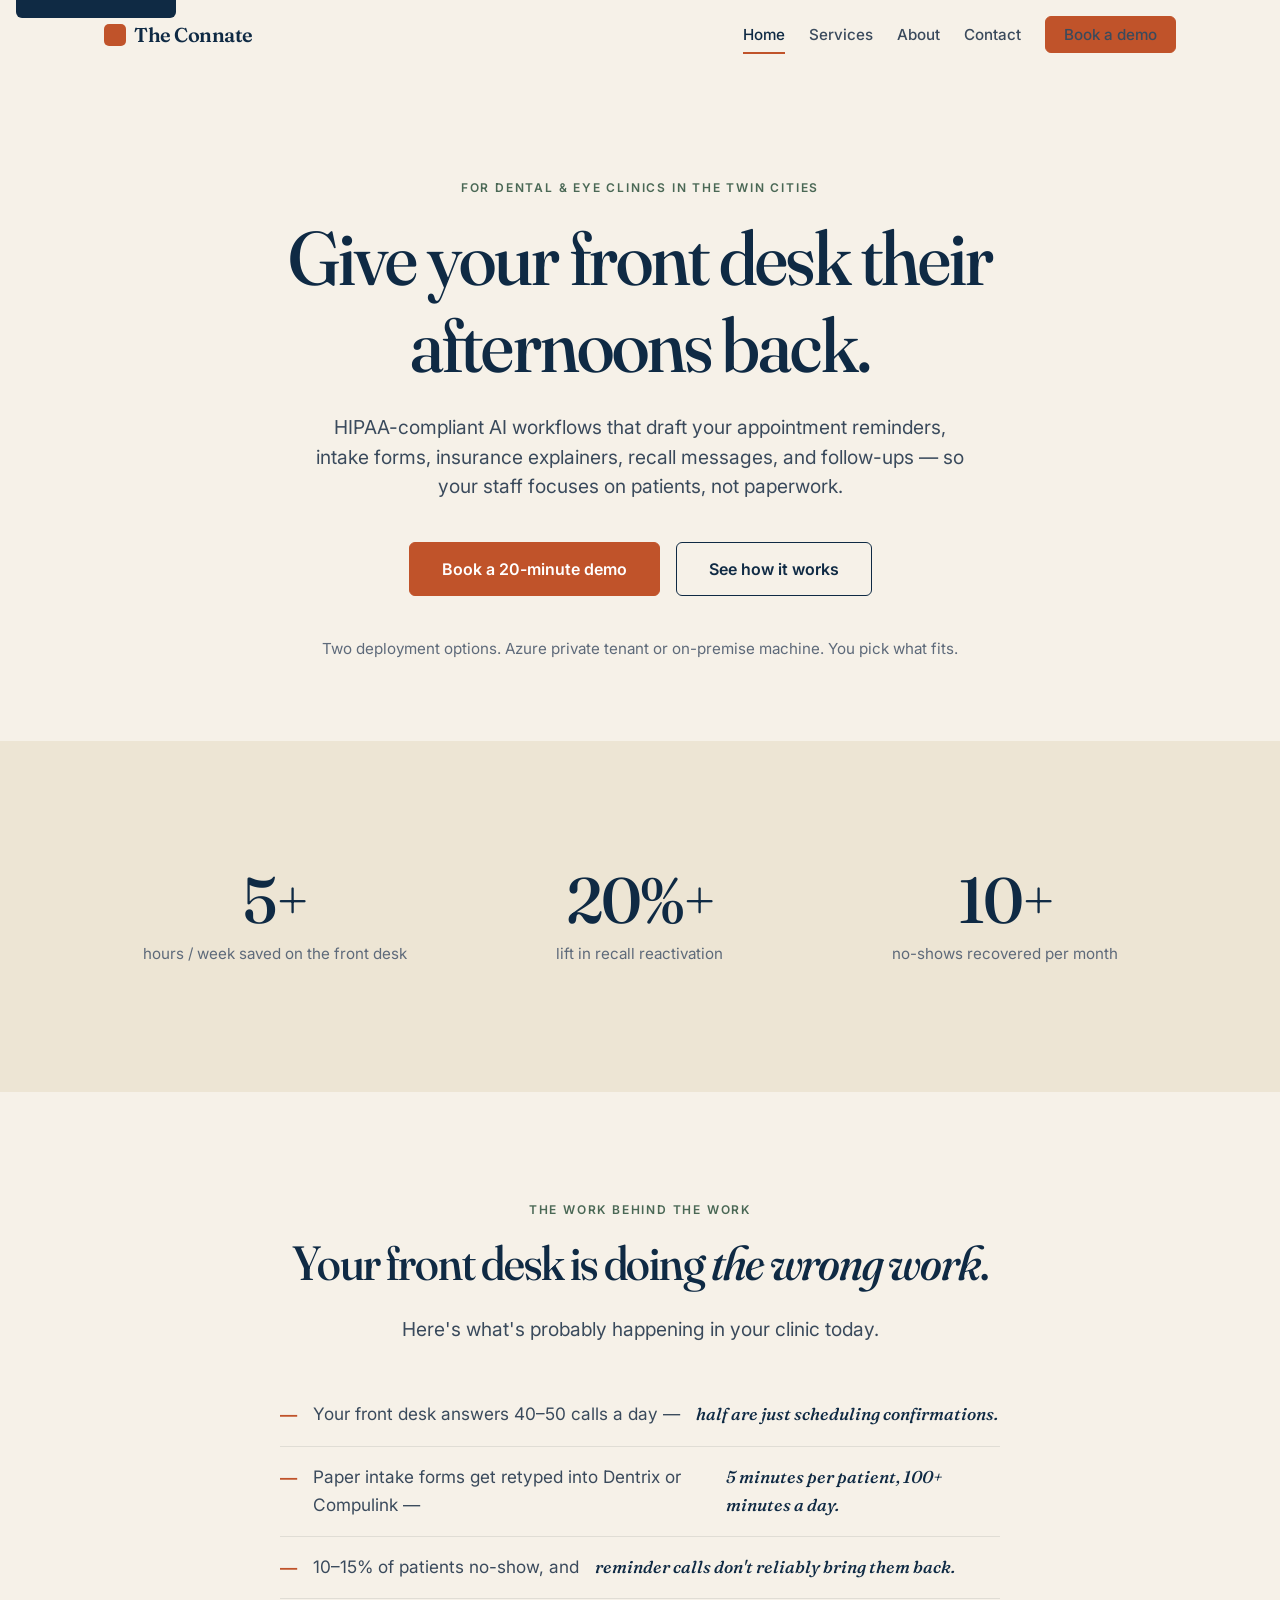
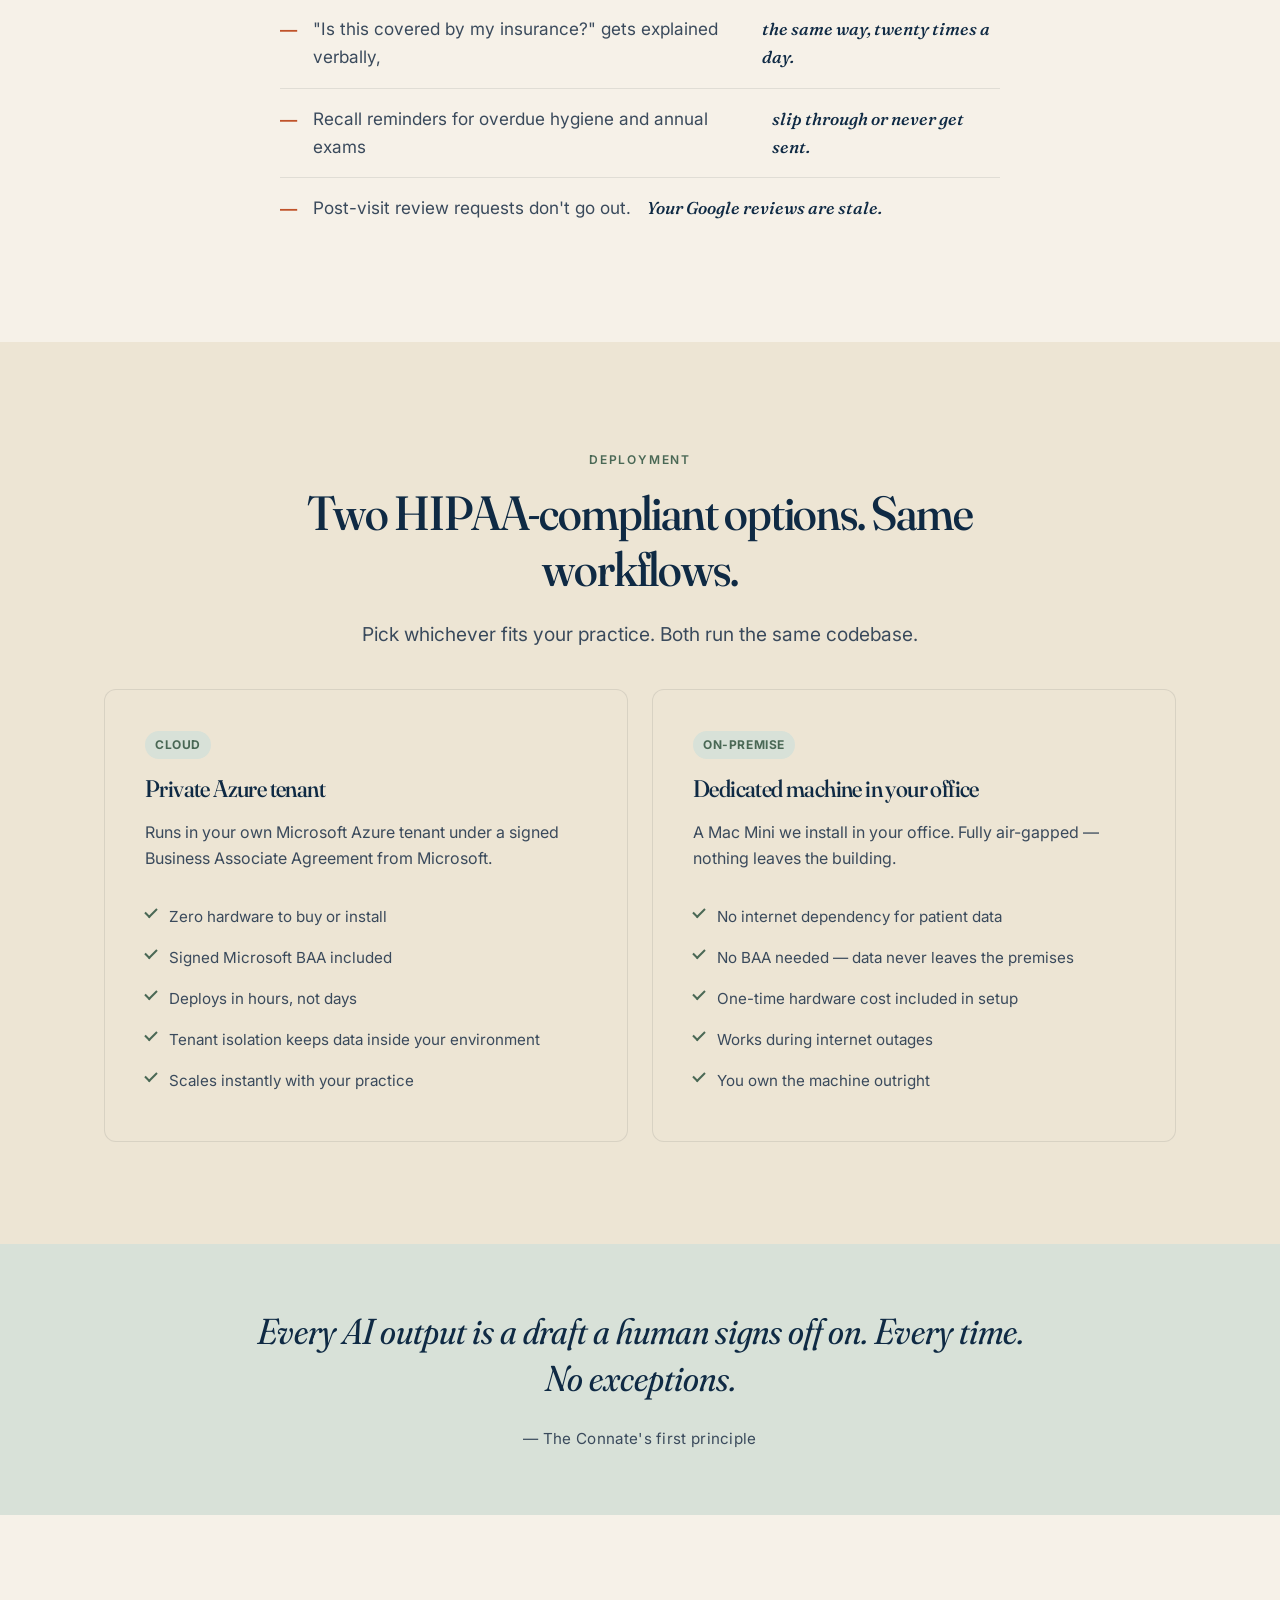
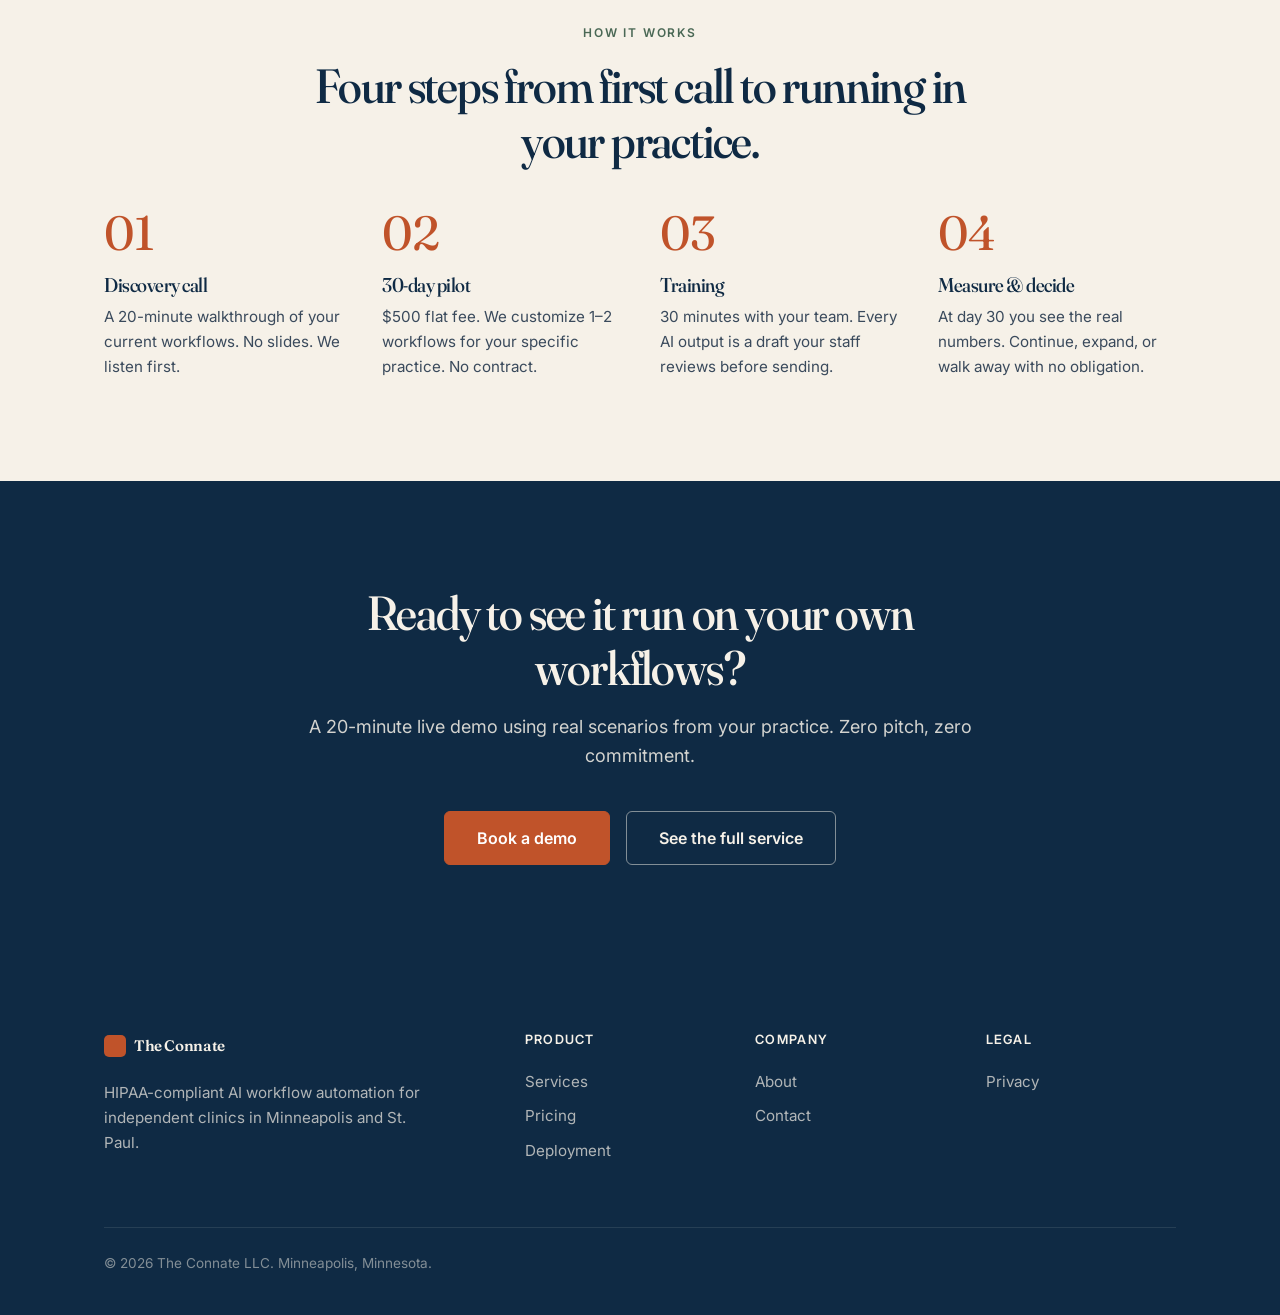
==== commit 463b4402: "Merge: SEO essentials (canonical, robots, sitemap, JSON-LD)" ====
--- a/index.html
+++ b/index.html
@@ -19,11 +19,27 @@
   <meta property="og:type" content="website">
   <meta property="og:url" content="https://theconnate.com/">
   <meta property="og:image" content="https://theconnate.com/og-image.png">
+  <link rel="canonical" href="https://theconnate.com/">
   <meta name="twitter:card" content="summary_large_image">
   <meta name="twitter:title" content="The Connate — AI workflows for Twin Cities clinics">
   <meta name="twitter:description" content="HIPAA-compliant AI workflow automation for Minneapolis/St. Paul dental and eye clinics.">
   <meta name="twitter:image" content="https://theconnate.com/og-image.png">
   <!-- SHARED:HEAD-META:END -->
+  <script type="application/ld+json">
+  {
+    "@context": "https://schema.org",
+    "@type": "Organization",
+    "name": "The Connate",
+    "url": "https://theconnate.com/",
+    "logo": "https://theconnate.com/og-image.png",
+    "description": "HIPAA-compliant AI workflow automation for independent dental and eye clinics in Minneapolis and St. Paul.",
+    "email": "hello@theconnate.com",
+    "areaServed": [
+      { "@type": "City", "name": "Minneapolis" },
+      { "@type": "City", "name": "Saint Paul" }
+    ]
+  }
+  </script>
 </head>
 <body>
 
--- a/style.css
+++ b/style.css
@@ -48,11 +48,11 @@
   /* Color */
   --ink:        #0F2A44;
   --ink-soft:   #3A4A5C;
-  --ink-muted:  #6B7787;
+  --ink-muted:  #5E6A7A; /* darkened from #6B7787 to pass WCAG-AA (4.89:1 on cream) */
   --cream:      #F6F1E8;
   --cream-deep: #EDE5D4;
   --paper:      #FBF8F2;
-  --sage:       #5A7A66;
+  --sage:       #4A6855; /* darkened from #5A7A66 to pass WCAG-AA on cream (5.49:1) and sage-soft (4.61:1) */
   --sage-soft:  #D8E1D8;
   --clay:       #C0532A;
   --clay-deep:  #9E4220;
